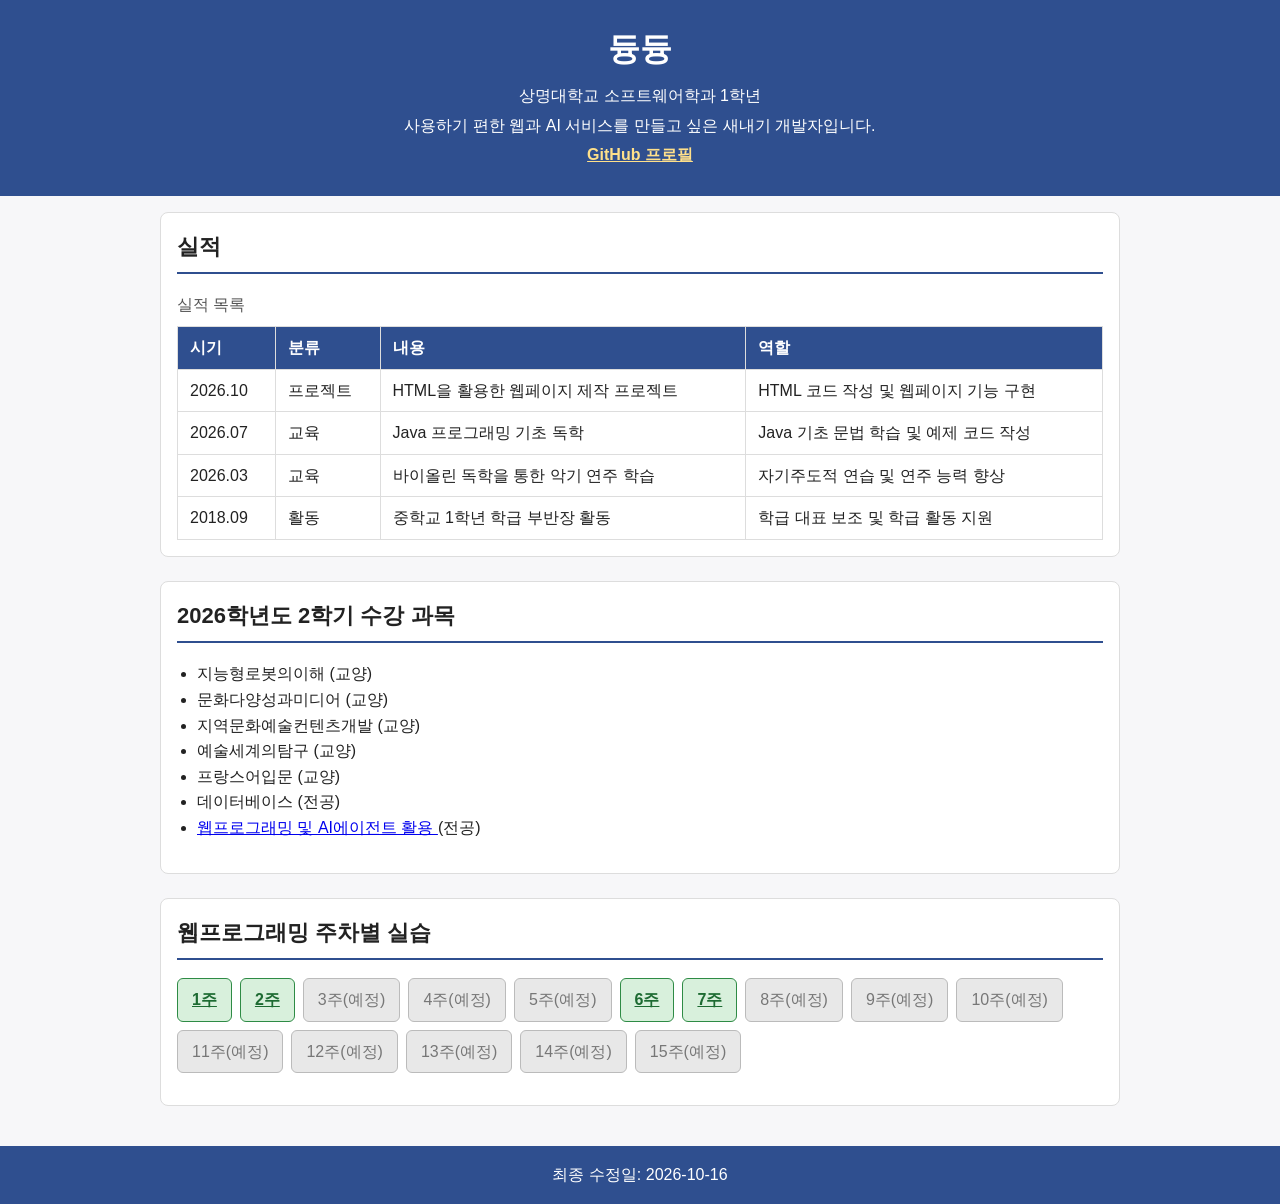
==== index.html @ 2492cf66 "중간과제 이력서 및 REPORT.md 업데이트 완료" ====
<!DOCTYPE html>
<html lang="ko">
<head>
    <meta charset="UTF-8">
    <meta name="viewport" content="width=device-width, initial-scale=1.0">
    <title>듕듕의 개인 이력서</title>
    <link rel="stylesheet" href="style.css">
</head>
<body>
   <header>
    <h1>듕듕</h1>
    <p class="affiliation">상명대학교 소프트웨어학과 1학년</p>
    <p class="intro">사용하기 편한 웹과 AI 서비스를 만들고 싶은 새내기 개발자입니다.</p>
    <p class="github"><a href="https://github.com/jo4008">GitHub 프로필</a></p>
  </header>

    <main>
        <section id="achievements">
            <h2>실적</h2>
            <table>
                <caption>실적 목록</caption>
                <thead>
                    <tr>
                        <th scope="col">시기</th>
                        <th scope="col">분류</th>
                        <th scope="col">내용</th>
                        <th scope="col">역할</th>
                    </tr>
                </thead>
                <tbody>
                    <tr>
                        <td>2026.10</td>
                        <td>프로젝트</td>
                        <td>HTML을 활용한 웹페이지 제작 프로젝트</td>
                        <td>HTML 코드 작성 및 웹페이지 기능 구현</td>
                    </tr>
                    <tr>
                        <td>2026.07</td>
                        <td>교육</td>
                        <td>Java 프로그래밍 기초 독학</td>
                        <td>Java 기초 문법 학습 및 예제 코드 작성</td>
                    </tr>
                    <tr>
                        <td>2026.03</td>
                        <td>교육</td>
                        <td>바이올린 독학을 통한 악기 연주 학습</td>
                        <td>자기주도적 연습 및 연주 능력 향상</td>
                    </tr>
                    <tr>
                        <td>2018.09</td>
                        <td>활동</td>
                        <td>중학교 1학년 학급 부반장 활동</td>
                        <td>학급 대표 보조 및 학급 활동 지원</td>
                    </tr>
                </tbody>
            </table>
        </section>

        <section id="courses">
            <h2>2026학년도 2학기 수강 과목</h2>
            <ul class="course-list">
                <li>
                    <span class="course-name">지능형로봇의이해</span>
                    <span class="course-type liberal">(교양)</span>
                </li>
                <li>
                    <span class="course-name">문화다양성과미디어</span>
                    <span class="course-type liberal">(교양)</span>
                </li>
                <li>
                    <span class="course-name">지역문화예술컨텐츠개발</span>
                    <span class="course-type liberal">(교양)</span>
                </li>
                <li>
                    <span class="course-name">예술세계의탐구</span>
                    <span class="course-type liberal">(교양)</span>
                </li>
                <li>
                    <span class="course-name">프랑스어입문</span>
                    <span class="course-type liberal">(교양)</span>
                </li>
                <li>
                    <span class="course-name">데이터베이스</span>
                    <span class="course-type major">(전공)</span>
                </li>
                <li>
                    <a class="course-name"
                       href="#weekly-practice">
                        웹프로그래밍 및 AI에이전트 활용
                    </a>
                    <span class="course-type major">(전공)</span>
                </li>
            </ul>
        </section>

        <section id="weekly-practice">
            <h2>웹프로그래밍 주차별 실습</h2>
            <ul class="weeks">
                <li class="done"><a href="doc01.html">1주</a></li>
                <li class="done"><a href="doc02.html">2주</a></li>
                <li class="planned"><span>3주(예정)</span></li>
                <li class="planned"><span>4주(예정)</span></li>
                <li class="planned"><span>5주(예정)</span></li>
                <li class="done"><a href="doc04.html">6주</a></li>
                <li class="done"><a href="doc07.html">7주</a></li>
                <li class="planned"><span>8주(예정)</span></li>
                <li class="planned"><span>9주(예정)</span></li>
                <li class="planned"><span>10주(예정)</span></li>
                <li class="planned"><span>11주(예정)</span></li>
                <li class="planned"><span>12주(예정)</span></li>
                <li class="planned"><span>13주(예정)</span></li>
                <li class="planned"><span>14주(예정)</span></li>
                <li class="planned"><span>15주(예정)</span></li>
            </ul>
        </section>
    </main>

    <footer>
        <p>최종 수정일: 2026-10-16</p>
    </footer>
</body>
</html>
---- style.css ----
body {
  margin: 0;
  font-family: "Noto Sans KR", "Malgun Gothic", sans-serif;
  color: #222222;
  background-color: #f7f7f9;
  line-height: 1.6;
}

header {
  padding: 24px 16px;
  text-align: center;
  color: #ffffff;
  background-color: #2f4f8f;
}

header h1 {
  margin: 0 0 8px;
  font-size: 32px;
}

header p {
  margin: 4px 0;
}

header a {
  color: #ffe08a;
  font-weight: bold;
}

main {
  max-width: 960px;
  margin: 0 auto;
  padding: 16px;
}

section {
  margin-bottom: 24px;
  padding: 16px;
  background-color: #ffffff;
  border: 1px solid #dddddd;
  border-radius: 8px;
}

h2 {
  margin-top: 0;
  padding-bottom: 8px;
  border-bottom: 2px solid #2f4f8f;
  font-size: 22px;
}

table {
  width: 100%;
  border-collapse: collapse;
}

caption {
  margin-bottom: 8px;
  text-align: left;
  color: #555555;
}

th,
td {
  padding: 8px 12px;
  border: 1px solid #dddddd;
  text-align: left;
}

th {
  color: #ffffff;
  background-color: #2f4f8f;
}

ul {
  padding-left: 20px;
}

.weeks {
  display: flex;
  flex-wrap: wrap;
  gap: 8px;
  padding: 0;
  list-style: none;
}

.weeks li {
  padding: 8px 14px;
  border-radius: 6px;
}

.weeks .done {
  background-color: #d8f0dc;
  border: 1px solid #2e8b45;
}

.weeks .done a {
  color: #1d6b32;
  font-weight: bold;
}

.weeks .planned {
  color: #777777;
  background-color: #e8e8e8;
  border: 1px solid #bbbbbb;
}

footer {
  padding: 16px;
  text-align: center;
  color: #ffffff;
  background-color: #2f4f8f;
}

footer p {
  margin: 0;
}

@media (max-width: 600px) {
  header h1 {
    font-size: 24px;
  }

  th,
  td {
    padding: 6px 8px;
    font-size: 14px;
  }
}
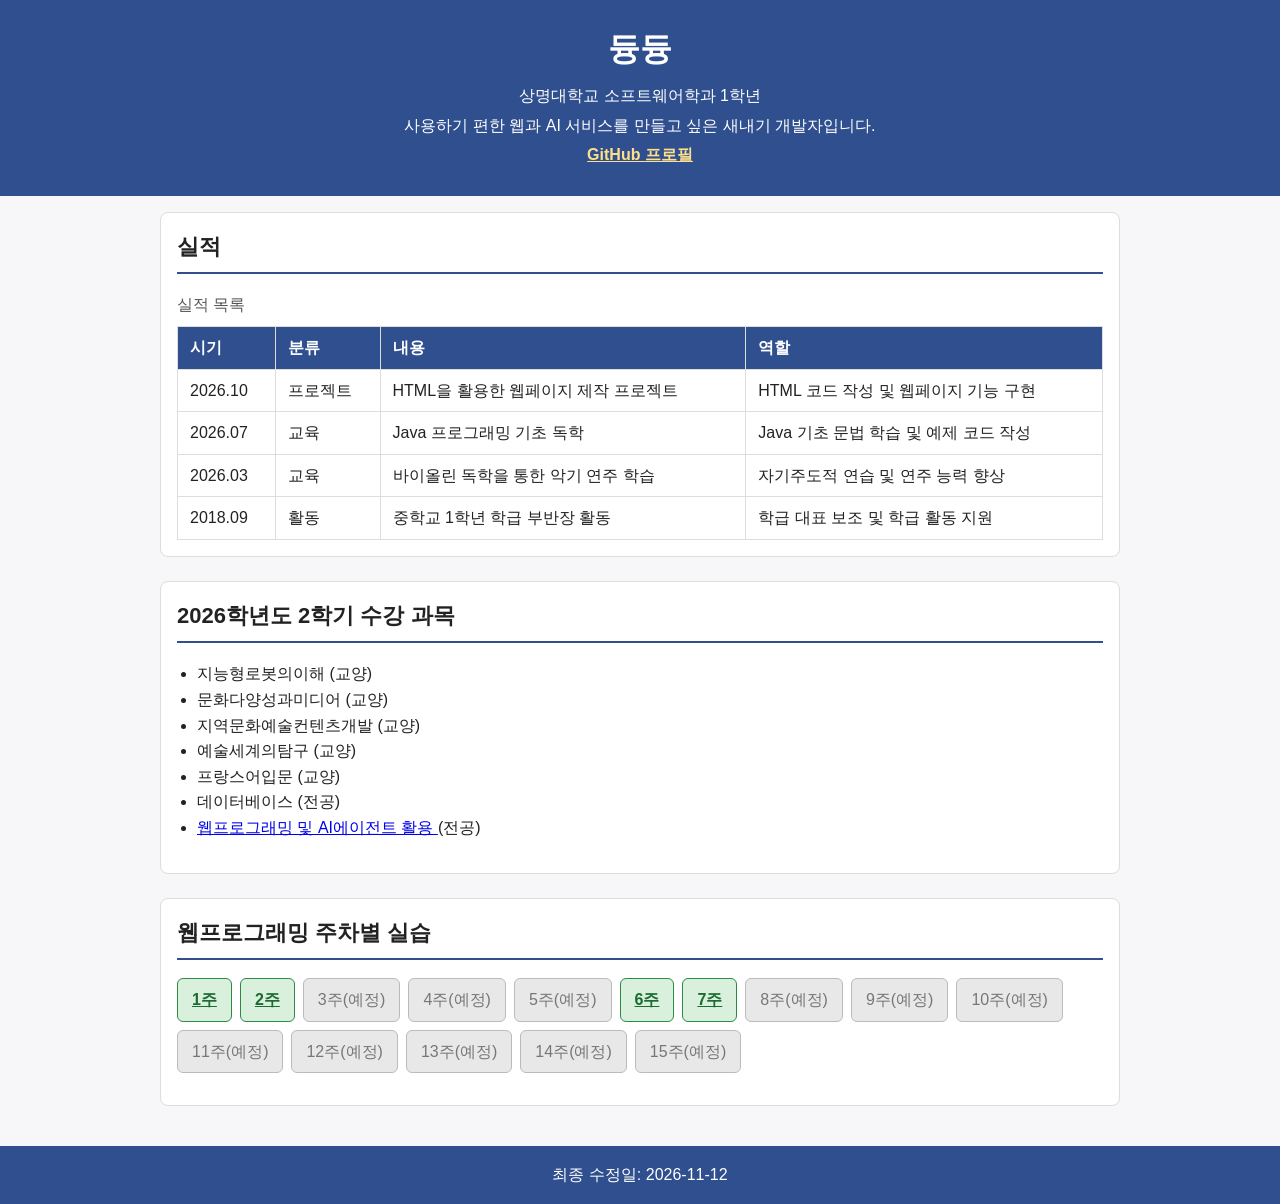
==== commit 120180dd: "index.html 푸터 최종 수정일 갱신 Co-Authored-By: Claude Sonnet 5.5 <noreply@anthropic.com>" ====
--- a/index.html
+++ b/index.html
@@ -117,7 +117,7 @@
     </main>
 
     <footer>
-        <p>최종 수정일: 2026-10-16</p>
+        <p>최종 수정일: 2026-11-12</p>
     </footer>
 </body>
 </html>
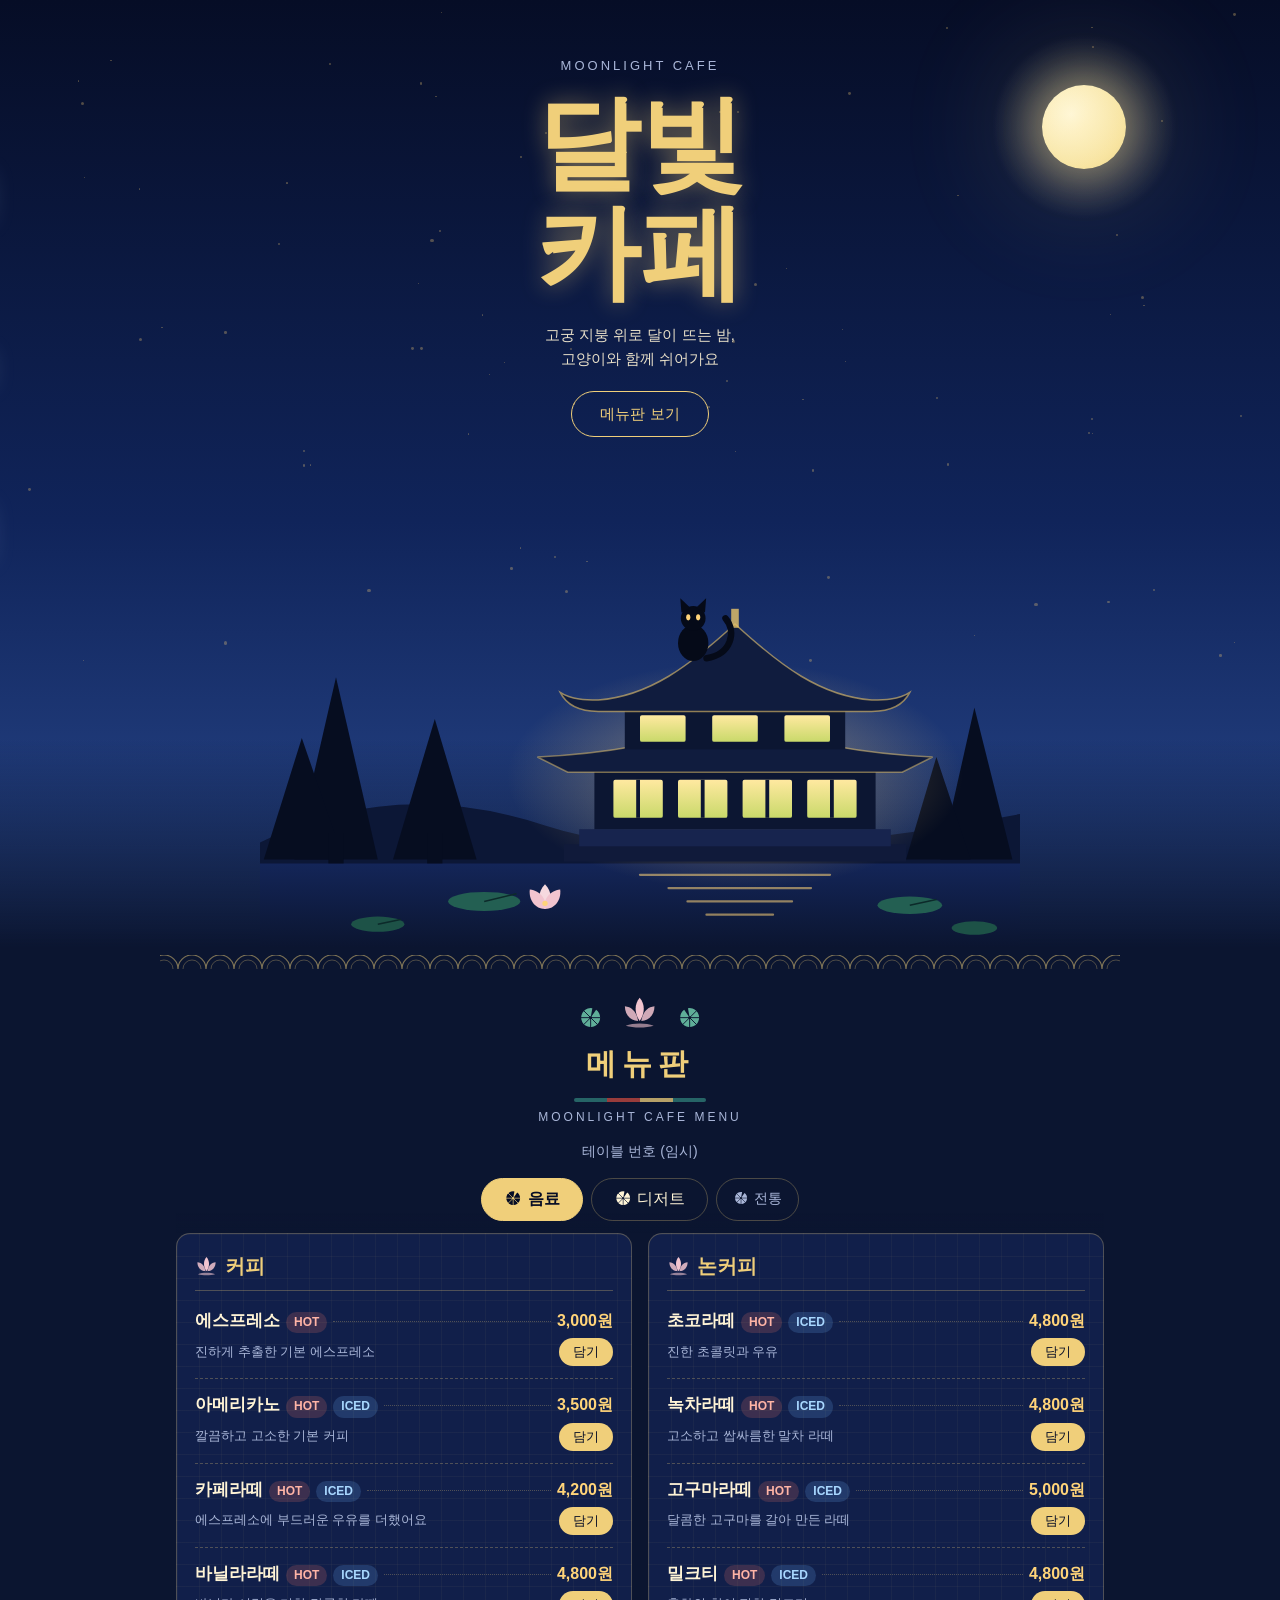
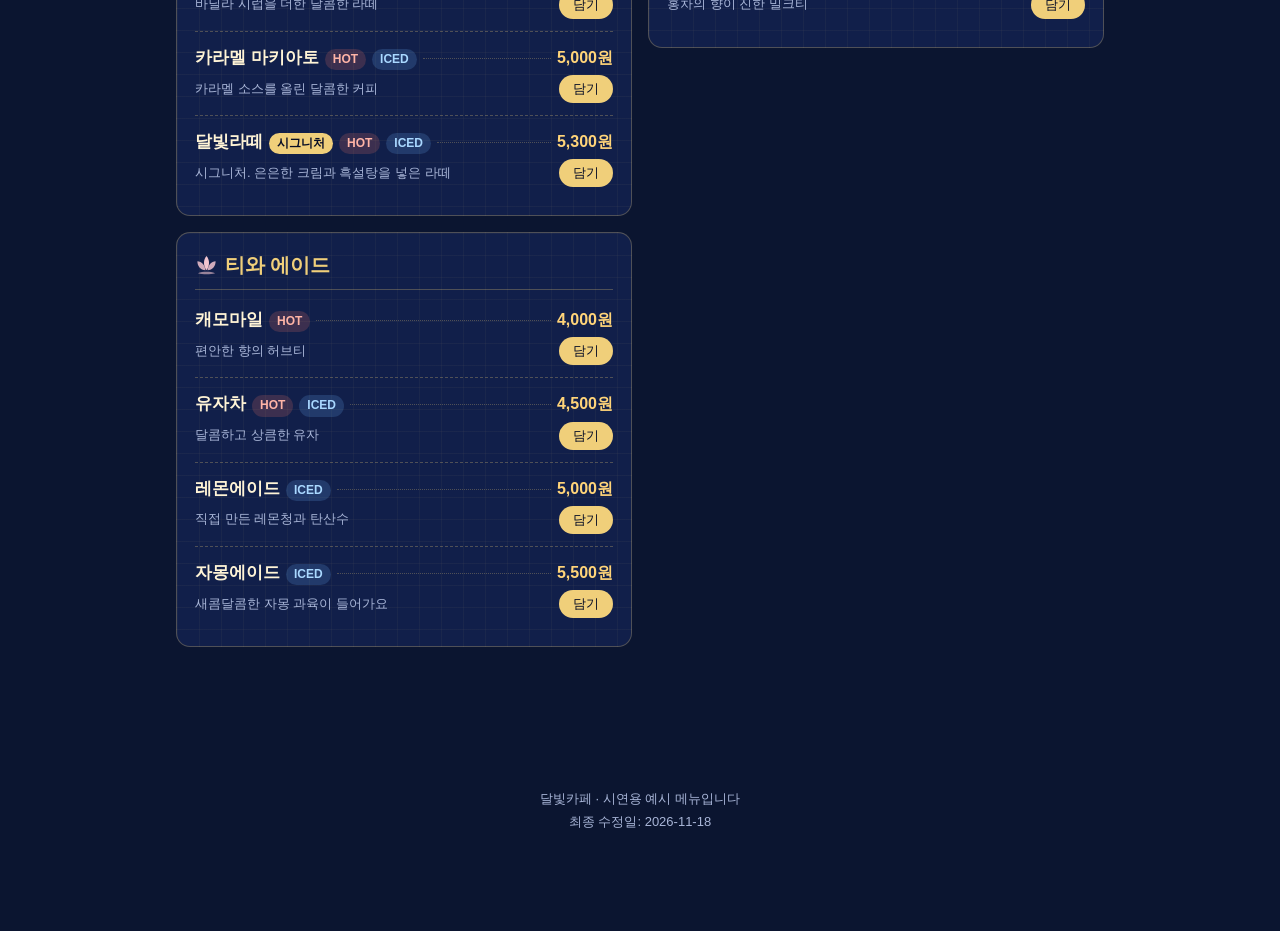
==== commit 941473f5: "이력서 페이지를 달빛카페 메뉴판 사이트로 교체 - 고궁 정자, 달, 지붕 위 고양이, 연못의 연잎·연꽃 장면과 애니메이션 추가 - 음료/디저트/전통 메뉴판과 담기·합계·주문 확인 " ====
--- a/index.html
+++ b/index.html
@@ -1,123 +1,204 @@
-
 <!DOCTYPE html>
 <html lang="ko">
 <head>
     <meta charset="UTF-8">
     <meta name="viewport" content="width=device-width, initial-scale=1.0">
-    <title>듕듕의 개인 이력서</title>
+    <title>달빛카페</title>
     <link rel="stylesheet" href="style.css">
 </head>
 <body>
-   <header>
-    <h1>듕듕</h1>
-    <p class="affiliation">상명대학교 소프트웨어학과 1학년</p>
-    <p class="intro">사용하기 편한 웹과 AI 서비스를 만들고 싶은 새내기 개발자입니다.</p>
-    <p class="github"><a href="https://github.com/jo4008">GitHub 프로필</a></p>
-  </header>
-
-    <main>
-        <section id="achievements">
-            <h2>실적</h2>
-            <table>
-                <caption>실적 목록</caption>
-                <thead>
-                    <tr>
-                        <th scope="col">시기</th>
-                        <th scope="col">분류</th>
-                        <th scope="col">내용</th>
-                        <th scope="col">역할</th>
-                    </tr>
-                </thead>
-                <tbody>
-                    <tr>
-                        <td>2026.10</td>
-                        <td>프로젝트</td>
-                        <td>HTML을 활용한 웹페이지 제작 프로젝트</td>
-                        <td>HTML 코드 작성 및 웹페이지 기능 구현</td>
-                    </tr>
-                    <tr>
-                        <td>2026.07</td>
-                        <td>교육</td>
-                        <td>Java 프로그래밍 기초 독학</td>
-                        <td>Java 기초 문법 학습 및 예제 코드 작성</td>
-                    </tr>
-                    <tr>
-                        <td>2026.03</td>
-                        <td>교육</td>
-                        <td>바이올린 독학을 통한 악기 연주 학습</td>
-                        <td>자기주도적 연습 및 연주 능력 향상</td>
-                    </tr>
-                    <tr>
-                        <td>2018.09</td>
-                        <td>활동</td>
-                        <td>중학교 1학년 학급 부반장 활동</td>
-                        <td>학급 대표 보조 및 학급 활동 지원</td>
-                    </tr>
-                </tbody>
-            </table>
-        </section>
-
-        <section id="courses">
-            <h2>2026학년도 2학기 수강 과목</h2>
-            <ul class="course-list">
-                <li>
-                    <span class="course-name">지능형로봇의이해</span>
-                    <span class="course-type liberal">(교양)</span>
-                </li>
-                <li>
-                    <span class="course-name">문화다양성과미디어</span>
-                    <span class="course-type liberal">(교양)</span>
-                </li>
-                <li>
-                    <span class="course-name">지역문화예술컨텐츠개발</span>
-                    <span class="course-type liberal">(교양)</span>
-                </li>
-                <li>
-                    <span class="course-name">예술세계의탐구</span>
-                    <span class="course-type liberal">(교양)</span>
-                </li>
-                <li>
-                    <span class="course-name">프랑스어입문</span>
-                    <span class="course-type liberal">(교양)</span>
-                </li>
-                <li>
-                    <span class="course-name">데이터베이스</span>
-                    <span class="course-type major">(전공)</span>
-                </li>
-                <li>
-                    <a class="course-name"
-                       href="#weekly-practice">
-                        웹프로그래밍 및 AI에이전트 활용
-                    </a>
-                    <span class="course-type major">(전공)</span>
-                </li>
-            </ul>
-        </section>
-
-        <section id="weekly-practice">
-            <h2>웹프로그래밍 주차별 실습</h2>
-            <ul class="weeks">
-                <li class="done"><a href="doc01.html">1주</a></li>
-                <li class="done"><a href="doc02.html">2주</a></li>
-                <li class="planned"><span>3주(예정)</span></li>
-                <li class="planned"><span>4주(예정)</span></li>
-                <li class="planned"><span>5주(예정)</span></li>
-                <li class="done"><a href="doc04.html">6주</a></li>
-                <li class="done"><a href="doc07.html">7주</a></li>
-                <li class="planned"><span>8주(예정)</span></li>
-                <li class="planned"><span>9주(예정)</span></li>
-                <li class="planned"><span>10주(예정)</span></li>
-                <li class="planned"><span>11주(예정)</span></li>
-                <li class="planned"><span>12주(예정)</span></li>
-                <li class="planned"><span>13주(예정)</span></li>
-                <li class="planned"><span>14주(예정)</span></li>
-                <li class="planned"><span>15주(예정)</span></li>
-            </ul>
-        </section>
-    </main>
-
-    <footer>
-        <p>최종 수정일: 2026-11-12</p>
+    <!-- 아이콘 모음: 연잎, 연꽃 (색은 글자색을 따라가요) -->
+    <svg width="0" height="0" style="position:absolute" aria-hidden="true">
+        <symbol id="icon-leaf" viewBox="0 0 24 24">
+            <path d="M12 12 L17.2 4.6 A9 9 0 1 1 13.6 3.1 Z" fill="currentColor"/>
+            <g stroke="var(--vein, #0b1530)" stroke-width="0.9" stroke-linecap="round" fill="none">
+                <line x1="12" y1="12" x2="21" y2="12"/>
+                <line x1="12" y1="12" x2="18.4" y2="18.4"/>
+                <line x1="12" y1="12" x2="12" y2="21"/>
+                <line x1="12" y1="12" x2="5.6" y2="18.4"/>
+                <line x1="12" y1="12" x2="3" y2="12"/>
+                <line x1="12" y1="12" x2="5.6" y2="5.6"/>
+            </g>
+            <circle cx="12" cy="12" r="1.3" fill="var(--vein, #0b1530)"/>
+        </symbol>
+        <symbol id="icon-lotus" viewBox="0 0 24 24">
+            <g fill="currentColor">
+                <path d="M12 3 C15.5 7 15.5 13 12 18 C8.5 13 8.5 7 12 3Z"/>
+                <path d="M11 18 C5.5 17.5 2.5 13.5 2.5 8.5 C7 9 10 12 11 18Z" opacity="0.85"/>
+                <path d="M13 18 C18.5 17.5 21.5 13.5 21.5 8.5 C17 9 14 12 13 18Z" opacity="0.85"/>
+                <path d="M3 21 C8 19 16 19 21 21 C16 22.5 8 22.5 3 21Z" opacity="0.6"/>
+            </g>
+        </symbol>
+    </svg>
+
+    <header class="hero">
+        <div class="stars" id="stars" aria-hidden="true"></div>
+        <div class="clouds" aria-hidden="true"><i></i><i></i><i></i></div>
+        <div class="shooting" aria-hidden="true"><i></i><i></i><i></i></div>
+        <div class="moon" aria-hidden="true"></div>
+
+        <div class="hero-text">
+            <p class="eyebrow">Moonlight Cafe</p>
+            <h1><span>달빛</span><span>카페</span></h1>
+            <p class="hero-sub">고궁 지붕 위로 달이 뜨는 밤,<br>고양이와 함께 쉬어가요</p>
+            <a class="hero-btn" href="#menu-section">메뉴판 보기</a>
+        </div>
+
+        <svg class="scene" viewBox="0 0 400 260" preserveAspectRatio="xMidYMax meet" aria-hidden="true">
+            <defs>
+                <linearGradient id="lamp" x1="0" y1="0" x2="0" y2="1">
+                    <stop offset="0" stop-color="#ffe9a0"/>
+                    <stop offset="1" stop-color="#c9d96a"/>
+                </linearGradient>
+                <linearGradient id="lake" x1="0" y1="0" x2="0" y2="1">
+                    <stop offset="0" stop-color="#14265a"/>
+                    <stop offset="1" stop-color="#0b1530"/>
+                </linearGradient>
+                <radialGradient id="halo" cx="0.5" cy="0.5" r="0.5">
+                    <stop offset="0" stop-color="#ffd479" stop-opacity="0.45"/>
+                    <stop offset="1" stop-color="#ffd479" stop-opacity="0"/>
+                </radialGradient>
+            </defs>
+
+            <!-- 연못 -->
+            <rect x="0" y="214" width="400" height="46" fill="url(#lake)"/>
+            <g class="shimmer" stroke="#ffd479" stroke-width="1.2" stroke-linecap="round" opacity="0.55">
+                <line x1="200" y1="222" x2="300" y2="222"/>
+                <line x1="215" y1="229" x2="290" y2="229"/>
+                <line x1="225" y1="236" x2="280" y2="236"/>
+                <line x1="235" y1="243" x2="270" y2="243"/>
+            </g>
+
+            <!-- 연못 위 연잎과 연꽃 -->
+            <g class="pond">
+                <g class="pad" style="animation-delay: 0s">
+                    <ellipse cx="118" cy="236" rx="19" ry="5" fill="#235f52"/>
+                    <path d="M118 236 L135 232" stroke="#0c2a2a" stroke-width="0.8"/>
+                </g>
+                <g class="pad" style="animation-delay: 1.4s">
+                    <ellipse cx="62" cy="248" rx="14" ry="4" fill="#1d5247"/>
+                    <path d="M62 248 L74 245.5" stroke="#0c2a2a" stroke-width="0.8"/>
+                </g>
+                <g class="pad" style="animation-delay: 0.7s">
+                    <ellipse cx="342" cy="238" rx="17" ry="4.6" fill="#235f52"/>
+                    <path d="M342 238 L356 235" stroke="#0c2a2a" stroke-width="0.8"/>
+                </g>
+                <g class="pad" style="animation-delay: 2.1s">
+                    <ellipse cx="376" cy="250" rx="12" ry="3.6" fill="#1d5247"/>
+                </g>
+                <g transform="translate(150 240)">
+                    <g class="pad" style="animation-delay: 0.3s">
+                        <path d="M0 0 C-4 -3 -4 -9 0 -13 C4 -9 4 -3 0 0Z" fill="#f6d9df"/>
+                        <path d="M0 0 C-4 -3 -4 -9 0 -13 C4 -9 4 -3 0 0Z" fill="#f2c4cf" transform="rotate(-38)"/>
+                        <path d="M0 0 C-4 -3 -4 -9 0 -13 C4 -9 4 -3 0 0Z" fill="#f2c4cf" transform="rotate(38)"/>
+                        <circle cx="0" cy="-3" r="1.4" fill="#ffd479"/>
+                    </g>
+                </g>
+            </g>
+
+            <!-- 멀리 있는 산 -->
+            <path d="M0 205 Q70 170 150 196 T400 190 V216 H0Z" fill="#0c1736"/>
+
+            <!-- 왼쪽 소나무 -->
+            <g fill="#060d20">
+                <path d="M18 214 L40 118 L62 214Z"/>
+                <path d="M2 214 L22 150 L44 214Z"/>
+                <path d="M70 214 L92 140 L114 214Z"/>
+                <rect x="36" y="200" width="8" height="16"/>
+                <rect x="88" y="200" width="8" height="16"/>
+            </g>
+            <!-- 오른쪽 나무 -->
+            <g fill="#060d20">
+                <path d="M358 214 L376 134 L396 214Z"/>
+                <path d="M340 214 L356 160 L374 214Z"/>
+            </g>
+
+            <!-- 정자 불빛 번짐 -->
+            <ellipse cx="250" cy="170" rx="120" ry="60" fill="url(#halo)" class="halo"/>
+
+            <!-- 기단 -->
+            <rect x="160" y="206" width="180" height="9" fill="#101a3a"/>
+            <rect x="168" y="198" width="164" height="9" fill="#17244e"/>
+
+            <!-- 아래층 -->
+            <rect x="176" y="166" width="148" height="32" fill="#0c1632"/>
+            <g class="lit" fill="url(#lamp)">
+                <rect x="186" y="172" width="26" height="20" rx="1"/>
+                <rect x="220" y="172" width="26" height="20" rx="1"/>
+                <rect x="254" y="172" width="26" height="20" rx="1"/>
+                <rect x="288" y="172" width="26" height="20" rx="1"/>
+            </g>
+            <g fill="#0c1632">
+                <rect x="198" y="172" width="2" height="20"/>
+                <rect x="232" y="172" width="2" height="20"/>
+                <rect x="266" y="172" width="2" height="20"/>
+                <rect x="300" y="172" width="2" height="20"/>
+            </g>
+
+            <!-- 아래 지붕 -->
+            <path d="M146 160 C195 158 225 148 250 142 C275 148 305 158 354 160 L338 168 L162 168Z" fill="#101c3e" stroke="#e8c36a" stroke-opacity="0.5" stroke-width="0.8"/>
+
+            <!-- 위층 -->
+            <rect x="192" y="134" width="116" height="22" fill="#0c1632"/>
+            <g class="lit" fill="url(#lamp)">
+                <rect x="200" y="138" width="24" height="14" rx="1"/>
+                <rect x="238" y="138" width="24" height="14" rx="1"/>
+                <rect x="276" y="138" width="24" height="14" rx="1"/>
+            </g>
+
+            <!-- 위 지붕 -->
+            <path d="M158 126 C164 130 172 130 178 130 C205 128 226 112 250 90 C274 112 295 128 322 130 C328 130 336 130 342 126 C338 134 330 136 322 136 L178 136 C170 136 162 134 158 126Z" fill="#101c3e" stroke="#e8c36a" stroke-opacity="0.6" stroke-width="0.8"/>
+            <rect x="248" y="82" width="4" height="10" fill="#e8c36a" opacity="0.8"/>
+
+            <!-- 지붕 위 고양이 -->
+            <g class="cat" transform="translate(228 108)">
+                <path class="cat-tail" d="M7 0 C20 -2 23 -14 17 -21" stroke="#050a18" stroke-width="3.4" fill="none" stroke-linecap="round"/>
+                <ellipse cx="0" cy="-8" rx="8" ry="9.5" fill="#050a18"/>
+                <circle cx="0" cy="-21" r="6.5" fill="#050a18"/>
+                <path d="M-6.2 -24 L-6.8 -31.5 L-1.4 -26.4Z" fill="#050a18"/>
+                <path d="M6.2 -24 L6.8 -31.5 L1.4 -26.4Z" fill="#050a18"/>
+                <ellipse class="eye" cx="-2.6" cy="-21.5" rx="1.1" ry="1.6" fill="#ffd479"/>
+                <ellipse class="eye" cx="2.6" cy="-21.5" rx="1.1" ry="1.6" fill="#ffd479"/>
+            </g>
+        </svg>
+    </header>
+
+    <section class="menu-section" id="menu-section">
+        <div class="board-head">
+            <p class="ornament" aria-hidden="true">
+                <svg class="icon"><use href="#icon-leaf"/></svg>
+                <svg class="icon big"><use href="#icon-lotus"/></svg>
+                <svg class="icon flip"><use href="#icon-leaf"/></svg>
+            </p>
+            <h2 class="board-title">메뉴판</h2>
+            <p class="board-sub">Moonlight Cafe Menu</p>
+            <p class="table-info" id="table-info"></p>
+        </div>
+
+        <nav class="tabs" role="tablist" aria-label="메뉴 종류">
+            <button class="tab active" role="tab" aria-selected="true" data-type="drinks"><svg class="icon" aria-hidden="true"><use href="#icon-leaf"/></svg>음료</button>
+            <button class="tab" role="tab" aria-selected="false" data-type="desserts"><svg class="icon" aria-hidden="true"><use href="#icon-leaf"/></svg>디저트</button>
+            <button class="tab minor" role="tab" aria-selected="false" data-type="traditional"><svg class="icon" aria-hidden="true"><use href="#icon-leaf"/></svg>전통</button>
+        </nav>
+
+        <main id="menu" aria-live="polite"></main>
+    </section>
+
+    <footer class="site-footer">
+        <p>달빛카페 · 시연용 예시 메뉴입니다</p>
+        <p>최종 수정일: 2026-11-18</p>
     </footer>
+
+    <div class="cart-bar" id="cart-bar" hidden>
+        <p class="cart-summary"><span id="cart-count">0</span>개 담음 · 합계 <strong id="cart-total">0원</strong></p>
+        <button type="button" class="cart-open" id="cart-open">주문 확인</button>
+    </div>
+
+    <dialog id="order-dialog" aria-labelledby="order-title">
+        <div id="order-body"></div>
+    </dialog>
+
+    <script src="menu.js"></script>
+    <script src="script.js"></script>
 </body>
-</html>+</html>
--- a/style.css
+++ b/style.css
@@ -1,128 +1,714 @@
+:root {
+  --sky-top: #060d26;
+  --sky-mid: #10245a;
+  --sky-low: #2a4a8f;
+  --ground: #0b1530;
+  --panel: #111f4a;
+  --panel-line: rgba(240, 207, 122, 0.28);
+  --gold: #f0cf7a;
+  --cream: #fff4d6;
+  --muted: #a9b6d8;
+  --lamp: #ffd479;
+}
+
+* {
+  box-sizing: border-box;
+}
+
+html {
+  scroll-behavior: smooth;
+}
+
 body {
   margin: 0;
-  font-family: "Noto Sans KR", "Malgun Gothic", sans-serif;
-  color: #222222;
-  background-color: #f7f7f9;
+  font-family: "Noto Sans KR", "Apple SD Gothic Neo", "Malgun Gothic", sans-serif;
+  color: var(--cream);
+  background-color: var(--ground);
   line-height: 1.6;
 }
 
-header {
-  padding: 24px 16px;
+/* ───────── 히어로 ───────── */
+.hero {
+  position: relative;
+  display: flex;
+  flex-direction: column;
+  justify-content: space-between;
+  align-items: center;
+  min-height: 100vh;
+  min-height: 100svh;
+  overflow: hidden;
+  background:
+    linear-gradient(180deg, transparent 78%, var(--ground) 100%),
+    linear-gradient(180deg, var(--sky-top) 0%, var(--sky-mid) 55%, var(--sky-low) 100%);
+}
+
+.hero-text {
+  position: relative;
+  z-index: 2;
+  padding: 56px 20px 0;
   text-align: center;
-  color: #ffffff;
-  background-color: #2f4f8f;
-}
-
-header h1 {
-  margin: 0 0 8px;
-  font-size: 32px;
-}
-
-header p {
-  margin: 4px 0;
-}
-
-header a {
-  color: #ffe08a;
-  font-weight: bold;
-}
-
-main {
+}
+
+.eyebrow {
+  margin: 0 0 12px;
+  font-size: 13px;
+  letter-spacing: 3px;
+  text-transform: uppercase;
+  color: var(--muted);
+}
+
+.hero h1 {
+  display: flex;
+  flex-direction: column;
+  margin: 0;
+  font-family: "Noto Serif KR", "AppleMyungjo", "Batang", serif;
+  font-size: clamp(56px, 16vw, 104px);
+  font-weight: 900;
+  line-height: 1.05;
+  color: var(--gold);
+  text-shadow: 0 0 24px rgba(240, 207, 122, 0.45);
+}
+
+.hero-sub {
+  margin: 16px 0 20px;
+  font-size: 15px;
+  color: var(--cream);
+  opacity: 0.9;
+}
+
+.hero-btn {
+  display: inline-block;
+  padding: 10px 28px;
+  font-size: 15px;
+  color: var(--gold);
+  text-decoration: none;
+  border: 1px solid var(--gold);
+  border-radius: 999px;
+  transition: background-color 0.3s, color 0.3s;
+}
+
+.hero-btn:hover,
+.hero-btn:focus-visible {
+  color: var(--sky-top);
+  background-color: var(--gold);
+}
+
+.scene {
+  position: relative;
+  z-index: 1;
+  width: min(100%, 760px);
+  height: auto;
+  margin-top: 16px;
+}
+
+/* 달 */
+.moon {
+  position: absolute;
+  top: 9%;
+  right: 12%;
+  z-index: 1;
+  width: clamp(52px, 11vw, 84px);
+  aspect-ratio: 1;
+  border-radius: 50%;
+  background: radial-gradient(circle at 35% 35%, #fffbe8, #f6e3a1 70%, #e8cf83);
+  box-shadow: 0 0 40px 12px rgba(255, 233, 160, 0.3), 0 0 120px 40px rgba(255, 233, 160, 0.12);
+}
+
+/* 달빛 번짐: 그림자를 바꾸지 않고 투명도·크기만 바꿔서 폰에서도 가볍게 */
+.moon::before {
+  content: "";
+  position: absolute;
+  inset: -70%;
+  border-radius: 50%;
+  background: radial-gradient(circle, rgba(255, 233, 160, 0.32), rgba(255, 233, 160, 0) 65%);
+  animation: halo 6s ease-in-out infinite;
+}
+
+@keyframes halo {
+  0%, 100% { opacity: 0.5; transform: scale(0.92); }
+  50% { opacity: 1; transform: scale(1.1); }
+}
+
+/* 구름: 아주 천천히 흘러가는 옅은 구름 */
+.clouds i {
+  position: absolute;
+  z-index: 0;
+  left: -70%;
+  width: 70%;
+  height: 90px;
+  background:
+    radial-gradient(ellipse at 28% 55%, rgba(190, 210, 255, 0.2), transparent 62%),
+    radial-gradient(ellipse at 68% 40%, rgba(190, 210, 255, 0.16), transparent 58%);
+  filter: blur(8px);
+  animation: drift 90s linear infinite;
+}
+
+.clouds i:nth-child(1) { top: 17%; animation-duration: 95s; animation-delay: -30s; }
+.clouds i:nth-child(2) { top: 36%; height: 70px; animation-duration: 130s; animation-delay: -80s; }
+.clouds i:nth-child(3) { top: 52%; height: 100px; animation-duration: 75s; animation-delay: -10s; }
+
+@keyframes drift {
+  from { transform: translateX(0); }
+  to { transform: translateX(260vw); }
+}
+
+/* 별 */
+.stars {
+  position: absolute;
+  inset: 0 0 30% 0;
+  z-index: 0;
+}
+
+.star {
+  position: absolute;
+  border-radius: 50%;
+  background-color: var(--lamp);
+  opacity: 0.3;
+  animation: twinkle 3s ease-in-out infinite;
+}
+
+@keyframes twinkle {
+  0%, 100% { opacity: 0.2; transform: scale(0.8); }
+  50% { opacity: 1; transform: scale(1.3); }
+}
+
+/* 별똥별 */
+.shooting i {
+  position: absolute;
+  z-index: 0;
+  width: 120px;
+  height: 1.5px;
+  background: linear-gradient(90deg, rgba(220, 235, 255, 0), rgba(220, 235, 255, 0.9));
+  opacity: 0;
+  transform: rotate(32deg);
+  animation: shoot 9s linear infinite;
+}
+
+.shooting i:nth-child(1) { top: 8%;  left: 8%;  animation-delay: 1s; }
+.shooting i:nth-child(2) { top: 22%; left: 40%; animation-delay: 4.5s; }
+.shooting i:nth-child(3) { top: 14%; left: 62%; animation-delay: 7s; }
+
+@keyframes shoot {
+  0% { opacity: 0; transform: translate(0, 0) rotate(32deg); }
+  3% { opacity: 1; }
+  12% { opacity: 0; transform: translate(150px, 94px) rotate(32deg); }
+  100% { opacity: 0; transform: translate(150px, 94px) rotate(32deg); }
+}
+
+/* 정자·고양이 */
+.lit {
+  animation: lantern 4s ease-in-out infinite;
+}
+
+.halo {
+  animation: lantern 4s ease-in-out infinite;
+}
+
+@keyframes lantern {
+  0%, 100% { opacity: 0.85; }
+  45% { opacity: 1; }
+  60% { opacity: 0.78; }
+}
+
+.shimmer {
+  animation: shimmer 5s ease-in-out infinite;
+}
+
+@keyframes shimmer {
+  0%, 100% { opacity: 0.35; transform: translateX(-3px); }
+  50% { opacity: 0.7; transform: translateX(3px); }
+}
+
+.cat-tail {
+  transform-box: fill-box;
+  transform-origin: 0% 100%;
+  animation: tail 3.2s ease-in-out infinite;
+}
+
+@keyframes tail {
+  0%, 100% { transform: rotate(-8deg); }
+  50% { transform: rotate(12deg); }
+}
+
+.eye {
+  transform-box: fill-box;
+  transform-origin: center;
+  animation: blink 4.5s infinite;
+}
+
+@keyframes blink {
+  0%, 88%, 100% { transform: scaleY(1); }
+  92%, 95% { transform: scaleY(0.08); }
+}
+
+/* ───────── 아이콘 ───────── */
+.icon {
+  width: 1.15em;
+  height: 1.15em;
+  margin-right: 0.35em;
+  vertical-align: -0.2em;
+  fill: currentColor;
+}
+
+/* 연못 위 연잎이 살짝 떠다니는 움직임 */
+.pad {
+  transform-box: fill-box;
+  transform-origin: center;
+  animation: bob 7s ease-in-out infinite;
+}
+
+@keyframes bob {
+  0%, 100% { transform: translate(0, 0) rotate(-2deg); }
+  50% { transform: translate(7px, 2.5px) rotate(2deg); }
+}
+
+/* ───────── 메뉴판 ───────── */
+.menu-section {
   max-width: 960px;
   margin: 0 auto;
-  padding: 16px;
-}
-
-section {
-  margin-bottom: 24px;
-  padding: 16px;
-  background-color: #ffffff;
-  border: 1px solid #dddddd;
-  border-radius: 8px;
-}
-
-h2 {
+  padding: 8px 16px 120px;
+}
+
+/* 기와 구분선: 첫 화면과 메뉴판 사이 */
+.menu-section::before {
+  content: "";
+  display: block;
+  height: 14px;
+  margin: 0 -16px;
+  background: url("data:image/svg+xml,%3Csvg xmlns='http://www.w3.org/2000/svg' width='28' height='14' viewBox='0 0 28 14'%3E%3Cpath d='M0 14 A14 14 0 0 1 28 14' fill='none' stroke='%23f0cf7a' stroke-opacity='.5' stroke-width='1.2'/%3E%3Cpath d='M5 14 A9 9 0 0 1 23 14' fill='none' stroke='%23f0cf7a' stroke-opacity='.28' stroke-width='1'/%3E%3C/svg%3E") repeat-x center bottom;
+}
+
+.board-head {
+  padding: 24px 0 4px;
+  text-align: center;
+}
+
+/* 단청 색(청·적·황)을 옅게 쓴 띠 */
+.board-title::after {
+  content: "";
+  display: block;
+  width: 132px;
+  height: 4px;
+  margin: 10px auto 6px;
+  border-radius: 2px;
+  background: linear-gradient(90deg, #2f7f78 0 25%, #c8493f 25% 50%, #f0cf7a 50% 75%, #2f7f78 75% 100%);
+  opacity: 0.75;
+}
+
+.ornament {
+  margin: 0;
+  color: var(--gold);
+  font-size: 22px;
+}
+
+.ornament .icon {
+  margin: 0 6px;
+  color: #5fae98;
+}
+
+.ornament .icon.big {
+  width: 1.7em;
+  height: 1.7em;
+  color: #f2c4cf;
+}
+
+.ornament .icon.flip {
+  transform: scaleX(-1);
+}
+
+.board-title {
+  margin: 4px 0 0;
+  font-family: "Noto Serif KR", "AppleMyungjo", "Batang", serif;
+  font-size: 30px;
+  letter-spacing: 6px;
+  color: var(--gold);
+}
+
+.board-sub {
+  margin: 0;
+  font-size: 12px;
+  letter-spacing: 3px;
+  text-transform: uppercase;
+  color: var(--muted);
+}
+
+.table-info {
+  margin: 12px 0 0;
+  font-size: 14px;
+  color: var(--muted);
+}
+
+#menu {
+  display: grid;
+  grid-template-columns: repeat(auto-fit, minmax(300px, 1fr));
+  gap: 16px;
+  align-items: start;
+}
+
+.tabs {
+  position: sticky;
+  top: 0;
+  z-index: 5;
+  display: flex;
+  justify-content: center;
+  gap: 8px;
+  padding: 12px 0;
+  background: linear-gradient(180deg, var(--ground) 70%, rgba(11, 21, 48, 0));
+}
+
+.tab {
+  min-width: 96px;
+  padding: 10px 22px;
+  font-size: 16px;
+  font-family: inherit;
+  color: var(--cream);
+  background-color: transparent;
+  border: 1px solid var(--panel-line);
+  border-radius: 999px;
+  cursor: pointer;
+  transition: background-color 0.3s, color 0.3s;
+}
+
+.tab.minor {
+  min-width: 64px;
+  padding: 10px 16px;
+  font-size: 14px;
+  color: var(--muted);
+}
+
+.tab:hover {
+  border-color: var(--gold);
+}
+
+.tab.active {
+  --vein: var(--gold);
+  color: var(--sky-top);
+  background-color: var(--gold);
+  border-color: var(--gold);
+  font-weight: 700;
+}
+
+.tab:focus-visible,
+button:focus-visible {
+  outline: 3px solid var(--lamp);
+  outline-offset: 2px;
+}
+
+.category {
   margin-top: 0;
+  padding: 16px 18px;
+  background-color: var(--panel);
+  /* 창살 무늬: 아주 옅은 격자 */
+  background-image:
+    linear-gradient(rgba(240, 207, 122, 0.045) 1px, transparent 1px),
+    linear-gradient(90deg, rgba(240, 207, 122, 0.045) 1px, transparent 1px);
+  background-size: 22px 22px;
+  border: 1px solid var(--panel-line);
+  border-radius: 14px;
+  animation: fade-up 0.5s ease both;
+}
+
+.category.minor-note {
+  background-color: rgba(17, 31, 74, 0.6);
+}
+
+@keyframes fade-up {
+  from { opacity: 0; transform: translateY(10px); }
+  to { opacity: 1; transform: translateY(0); }
+}
+
+.category h2 {
+  margin: 0 0 4px;
   padding-bottom: 8px;
-  border-bottom: 2px solid #2f4f8f;
-  font-size: 22px;
-}
-
-table {
-  width: 100%;
-  border-collapse: collapse;
-}
-
-caption {
-  margin-bottom: 8px;
-  text-align: left;
-  color: #555555;
-}
-
-th,
-td {
-  padding: 8px 12px;
-  border: 1px solid #dddddd;
-  text-align: left;
-}
-
-th {
-  color: #ffffff;
-  background-color: #2f4f8f;
-}
-
-ul {
-  padding-left: 20px;
-}
-
-.weeks {
-  display: flex;
-  flex-wrap: wrap;
-  gap: 8px;
+  font-family: "Noto Serif KR", "AppleMyungjo", "Batang", serif;
+  font-size: 20px;
+  color: var(--gold);
+  border-bottom: 1px solid var(--panel-line);
+}
+
+.category h2 .icon {
+  color: #f2c4cf;
+}
+
+.minor-label {
+  margin: 8px 0 0;
+  font-size: 13px;
+  color: var(--muted);
+}
+
+.items {
+  margin: 0;
   padding: 0;
   list-style: none;
 }
 
-.weeks li {
-  padding: 8px 14px;
-  border-radius: 6px;
-}
-
-.weeks .done {
-  background-color: #d8f0dc;
-  border: 1px solid #2e8b45;
-}
-
-.weeks .done a {
-  color: #1d6b32;
-  font-weight: bold;
-}
-
-.weeks .planned {
-  color: #777777;
-  background-color: #e8e8e8;
-  border: 1px solid #bbbbbb;
-}
-
-footer {
-  padding: 16px;
+.item {
+  display: grid;
+  grid-template-columns: 1fr auto;
+  gap: 4px 12px;
+  align-items: center;
+  padding: 12px 0;
+  border-bottom: 1px dashed var(--panel-line);
+}
+
+.item:last-child {
+  border-bottom: none;
+}
+
+.item-top {
+  grid-column: 1 / -1;
+  display: flex;
+  flex-wrap: wrap;
+  align-items: baseline;
+  gap: 6px;
+}
+
+/* 이름과 가격 사이 점선 (메뉴판 느낌) */
+.leader {
+  flex: 1 1 12px;
+  min-width: 12px;
+  border-bottom: 1px dotted var(--panel-line);
+  transform: translateY(-4px);
+}
+
+.item-name {
+  font-size: 17px;
+  font-weight: 700;
+}
+
+.item-desc {
+  grid-column: 1;
+  margin: 0;
+  font-size: 13px;
+  color: var(--muted);
+}
+
+.item-buy {
+  grid-column: 2;
+  grid-row: 2;
+}
+
+.item-price {
+  font-weight: 700;
+  color: var(--lamp);
+}
+
+.add-btn {
+  padding: 5px 14px;
+  font-size: 13px;
+  font-family: inherit;
+  color: var(--sky-top);
+  background-color: var(--gold);
+  border: none;
+  border-radius: 999px;
+  cursor: pointer;
+}
+
+.add-btn.added {
+  background-color: #c9d96a;
+}
+
+.badge {
+  padding: 1px 8px;
+  font-size: 12px;
+  font-weight: 700;
+  border-radius: 999px;
+}
+
+.badge.hot { color: #ffb4a6; background-color: rgba(255, 120, 100, 0.18); }
+.badge.iced { color: #a9d8ff; background-color: rgba(110, 180, 255, 0.18); }
+.badge.signature { color: var(--sky-top); background-color: var(--gold); }
+
+/* ───────── 장바구니 바 ───────── */
+.cart-bar {
+  position: fixed;
+  left: 0;
+  right: 0;
+  bottom: 16px;
+  z-index: 10;
+  margin: 0 auto;
+  display: flex;
+  align-items: center;
+  justify-content: space-between;
+  gap: 12px;
+  width: min(calc(100% - 24px), 520px);
+  padding: 10px 12px 10px 20px;
+  background-color: rgba(6, 13, 38, 0.95);
+  border: 1px solid var(--gold);
+  border-radius: 999px;
+  box-shadow: 0 8px 32px rgba(0, 0, 0, 0.5);
+  animation: fade-up 0.4s ease both;
+}
+
+.cart-bar[hidden] {
+  display: none;
+}
+
+.cart-summary {
+  margin: 0;
+  font-size: 14px;
+}
+
+.cart-summary strong {
+  color: var(--lamp);
+}
+
+.cart-open {
+  padding: 8px 20px;
+  font-size: 14px;
+  font-weight: 700;
+  font-family: inherit;
+  color: var(--sky-top);
+  background-color: var(--gold);
+  border: none;
+  border-radius: 999px;
+  cursor: pointer;
+}
+
+/* ───────── 주문 창 ───────── */
+dialog {
+  width: min(calc(100% - 24px), 480px);
+  max-height: 86vh;
+  padding: 0;
+  color: var(--cream);
+  background-color: var(--panel);
+  border: 1px solid var(--gold);
+  border-radius: 16px;
+}
+
+dialog::backdrop {
+  background-color: rgba(3, 7, 20, 0.7);
+}
+
+.order {
+  padding: 20px;
+}
+
+.order h2 {
+  margin: 0 0 4px;
+  font-family: "Noto Serif KR", "AppleMyungjo", "Batang", serif;
+  color: var(--gold);
+}
+
+.order-table {
+  margin: 0 0 12px;
+  font-size: 14px;
+  color: var(--muted);
+}
+
+.order-list {
+  margin: 0;
+  padding: 0;
+  list-style: none;
+}
+
+.order-row {
+  display: flex;
+  align-items: center;
+  gap: 8px;
+  padding: 10px 0;
+  border-bottom: 1px dashed var(--panel-line);
+}
+
+.order-name {
+  flex: 1;
+}
+
+.qty {
+  display: flex;
+  align-items: center;
+  gap: 8px;
+}
+
+.qty button {
+  width: 28px;
+  height: 28px;
+  font-size: 16px;
+  font-family: inherit;
+  color: var(--gold);
+  background: transparent;
+  border: 1px solid var(--panel-line);
+  border-radius: 50%;
+  cursor: pointer;
+}
+
+.order-line-price {
+  min-width: 72px;
+  text-align: right;
+  color: var(--lamp);
+}
+
+.order-total {
+  display: flex;
+  justify-content: space-between;
+  margin: 14px 0;
+  font-size: 18px;
+  font-weight: 700;
+}
+
+.order-total span:last-child {
+  color: var(--lamp);
+}
+
+.order-actions {
+  display: flex;
+  gap: 8px;
+}
+
+.order-actions button {
+  flex: 1;
+  padding: 12px;
+  font-size: 15px;
+  font-family: inherit;
+  border-radius: 999px;
+  cursor: pointer;
+}
+
+.btn-ghost {
+  color: var(--cream);
+  background: transparent;
+  border: 1px solid var(--panel-line);
+}
+
+.btn-main {
+  font-weight: 700;
+  color: var(--sky-top);
+  background-color: var(--gold);
+  border: 1px solid var(--gold);
+}
+
+.done-note {
+  margin: 8px 0 16px;
+  color: var(--muted);
+  font-size: 14px;
+}
+
+/* ───────── 푸터 ───────── */
+.site-footer {
+  padding: 20px 16px 96px;
   text-align: center;
-  color: #ffffff;
-  background-color: #2f4f8f;
-}
-
-footer p {
-  margin: 0;
-}
-
-@media (max-width: 600px) {
-  header h1 {
-    font-size: 24px;
+  font-size: 13px;
+  color: var(--muted);
+}
+
+.site-footer p {
+  margin: 2px 0;
+}
+
+/* 움직임을 줄이고 싶은 사용자 설정 존중 */
+@media (prefers-reduced-motion: reduce) {
+  html {
+    scroll-behavior: auto;
   }
 
-  th,
-  td {
-    padding: 6px 8px;
-    font-size: 14px;
+  *,
+  *::before,
+  *::after {
+    animation: none !important;
+    transition: none !important;
   }
-}+
+  .star {
+    opacity: 0.7;
+  }
+}
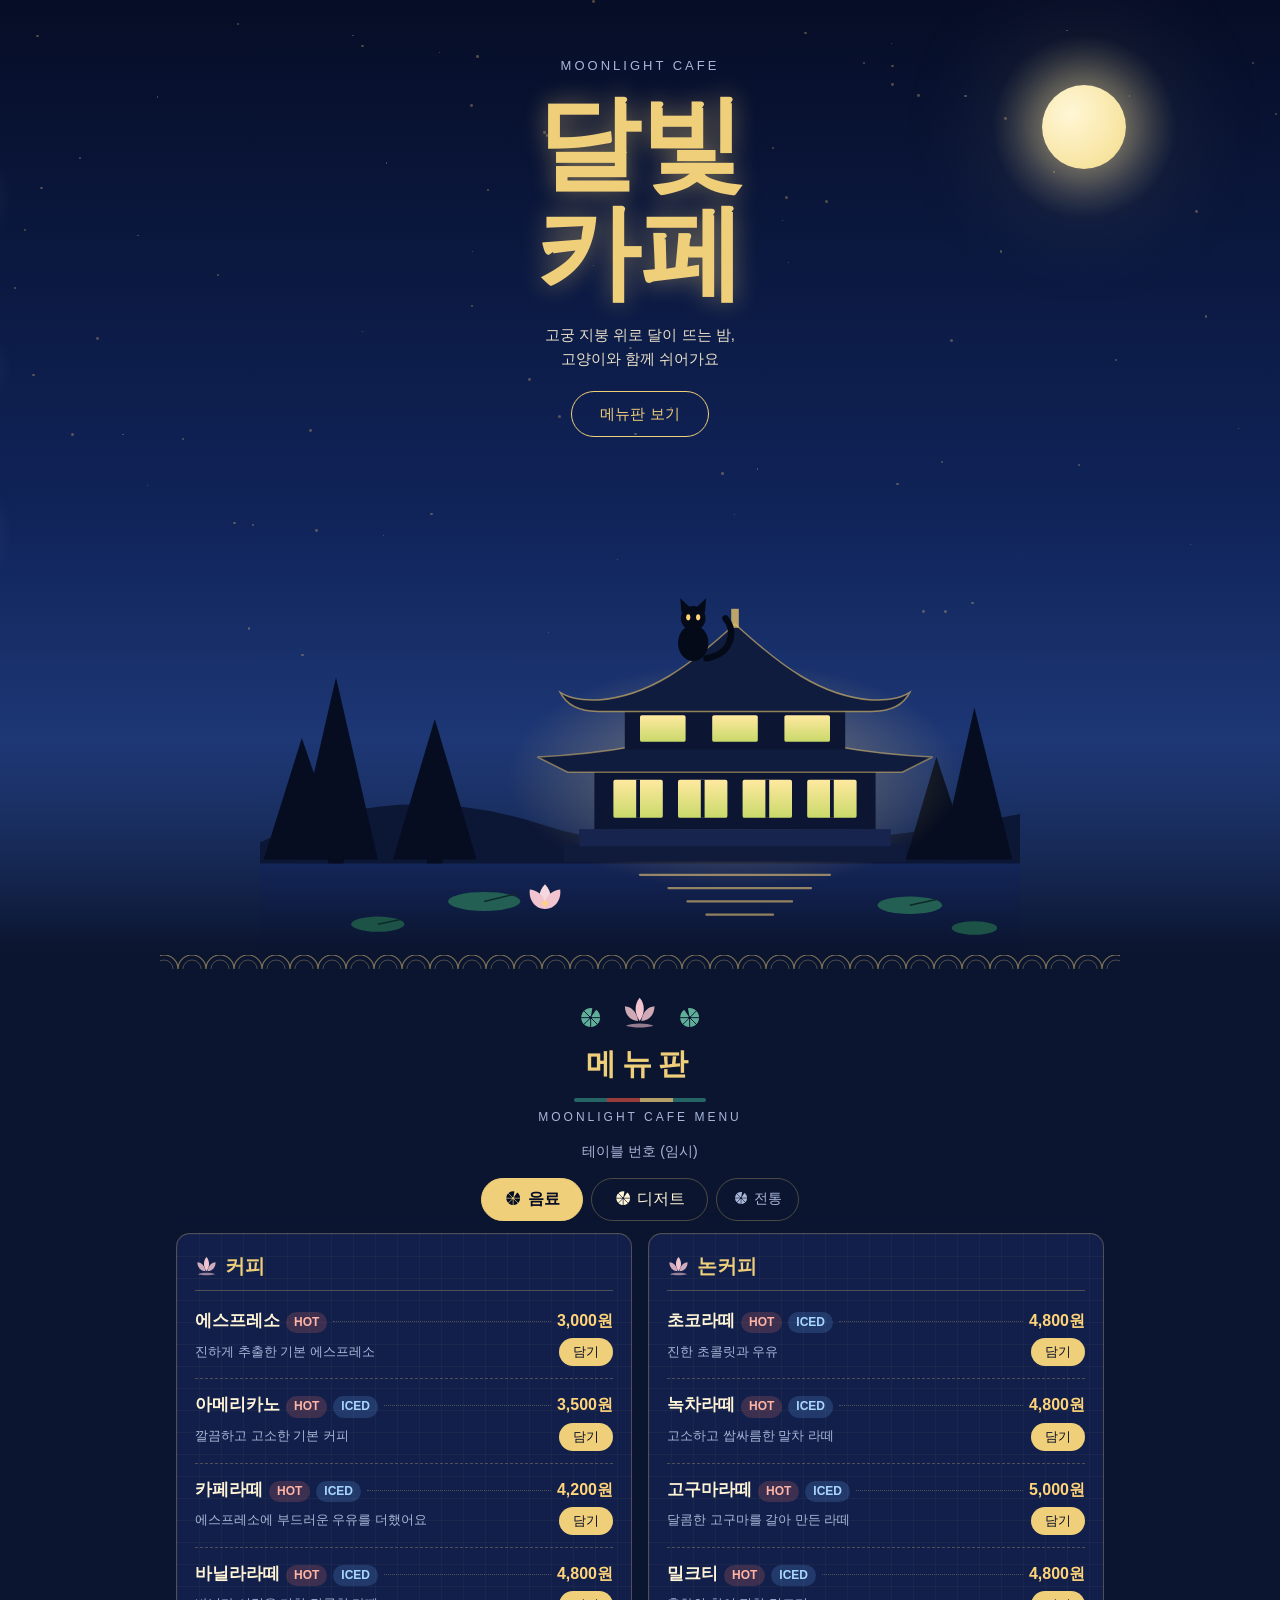
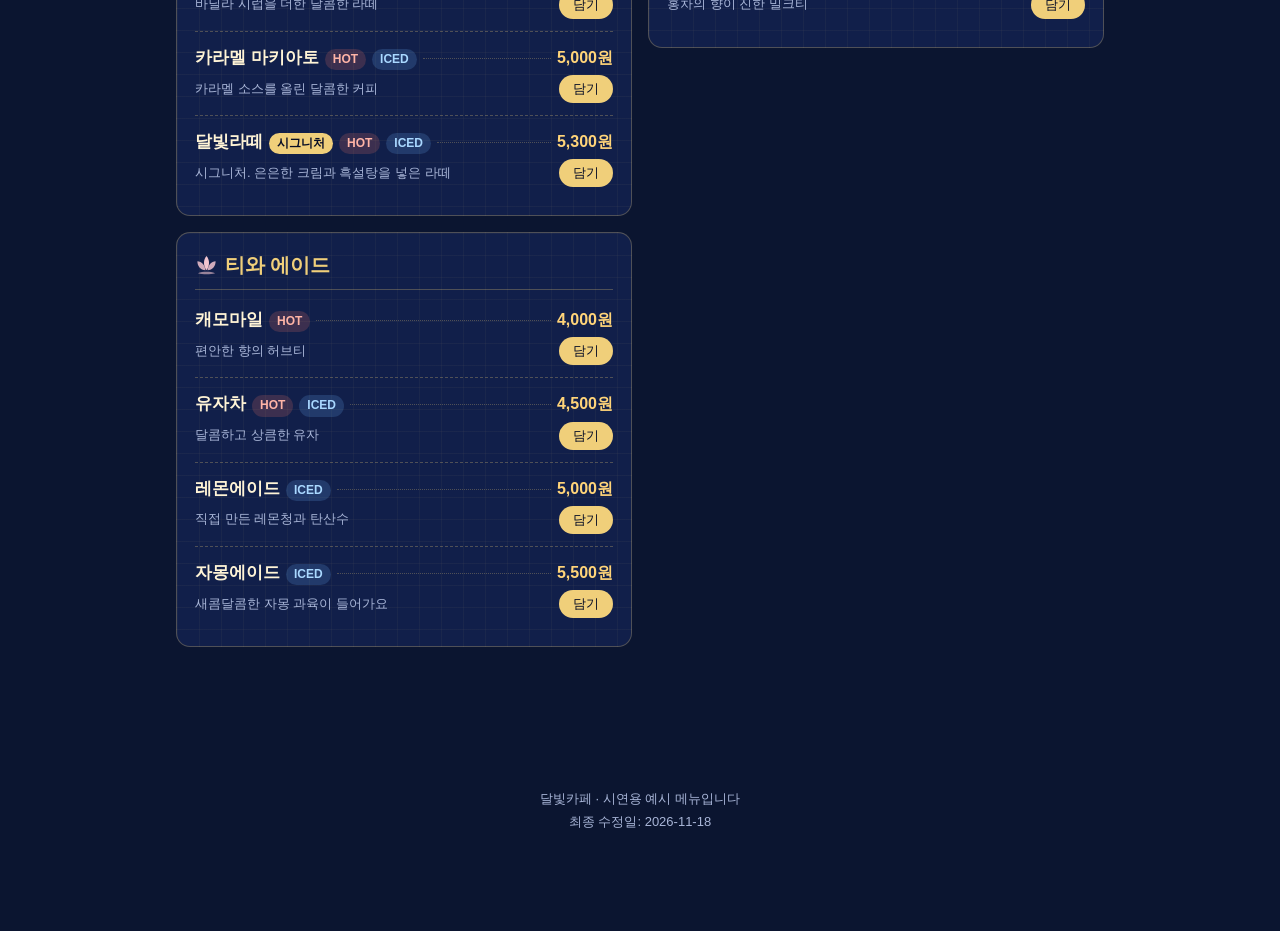
==== commit b2db4b39: "CSS·JS 주소에 버전 표시 추가 (옛 스타일 캐시 방지) Cloudflare가 옛 이력서의 style.css를 캐시해서 새 페이지에 옛 스타일이 입혀지는 문제를 막기 위해 st" ====
--- a/index.html
+++ b/index.html
@@ -4,7 +4,7 @@
     <meta charset="UTF-8">
     <meta name="viewport" content="width=device-width, initial-scale=1.0">
     <title>달빛카페</title>
-    <link rel="stylesheet" href="style.css">
+    <link rel="stylesheet" href="style.css?v=20261118-1">
 </head>
 <body>
     <!-- 아이콘 모음: 연잎, 연꽃 (색은 글자색을 따라가요) -->
@@ -198,7 +198,7 @@
         <div id="order-body"></div>
     </dialog>
 
-    <script src="menu.js"></script>
-    <script src="script.js"></script>
+    <script src="menu.js?v=20261118-1"></script>
+    <script src="script.js?v=20261118-1"></script>
 </body>
 </html>
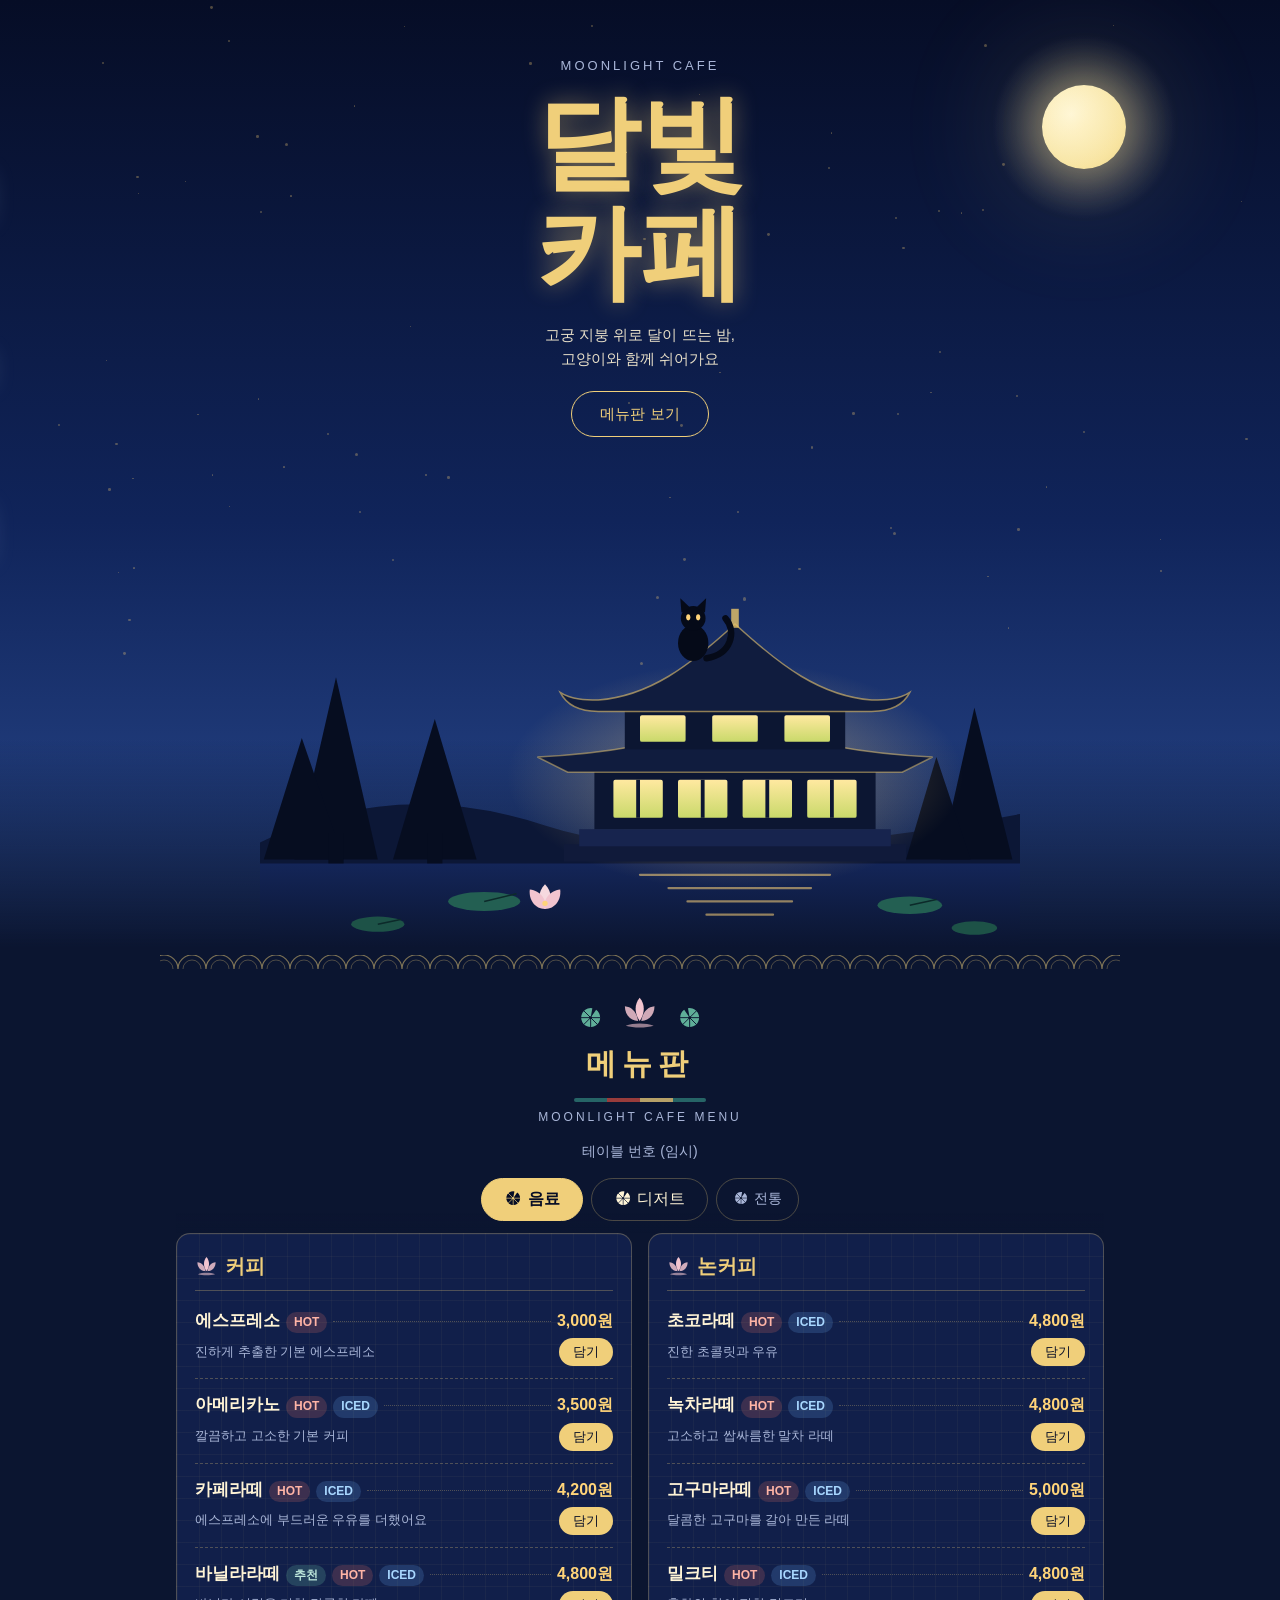
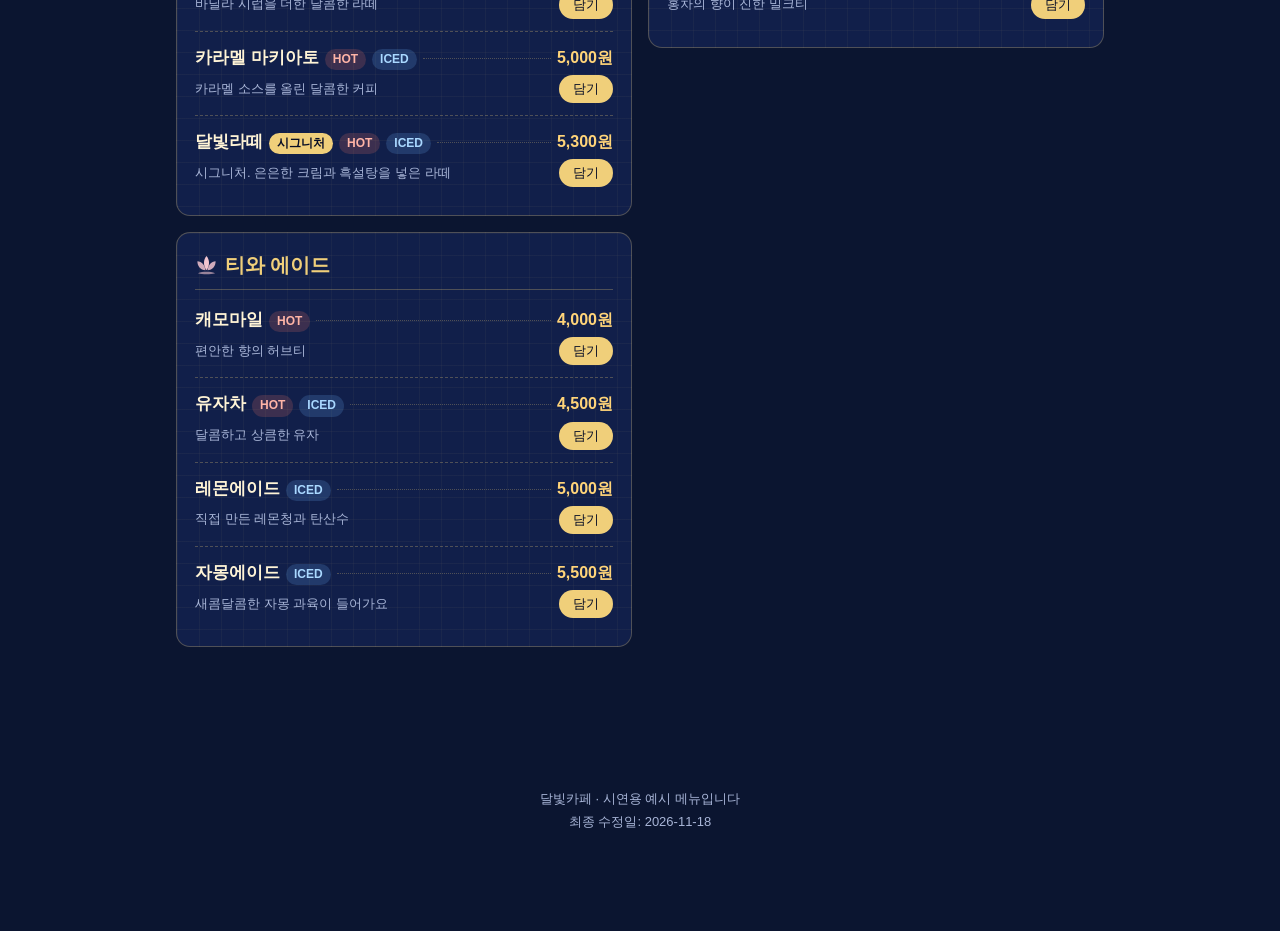
==== commit 13b51213: "메뉴판에 추천·품절 표시 기능 추가 - menu.js: recommended, soldOut 값과 사용법 주석 추가 (추천 3개, 품절 예시 1개) - script.js: 추천·품" ====
--- a/index.html
+++ b/index.html
@@ -4,7 +4,7 @@
     <meta charset="UTF-8">
     <meta name="viewport" content="width=device-width, initial-scale=1.0">
     <title>달빛카페</title>
-    <link rel="stylesheet" href="style.css?v=20261118-1">
+    <link rel="stylesheet" href="style.css?v=20261118-2">
 </head>
 <body>
     <!-- 아이콘 모음: 연잎, 연꽃 (색은 글자색을 따라가요) -->
@@ -198,7 +198,7 @@
         <div id="order-body"></div>
     </dialog>
 
-    <script src="menu.js?v=20261118-1"></script>
-    <script src="script.js?v=20261118-1"></script>
+    <script src="menu.js?v=20261118-2"></script>
+    <script src="script.js?v=20261118-2"></script>
 </body>
 </html>
--- a/style.css
+++ b/style.css
@@ -518,6 +518,26 @@
 .badge.hot { color: #ffb4a6; background-color: rgba(255, 120, 100, 0.18); }
 .badge.iced { color: #a9d8ff; background-color: rgba(110, 180, 255, 0.18); }
 .badge.signature { color: var(--sky-top); background-color: var(--gold); }
+.badge.recommended { color: #bfe9dc; background-color: rgba(95, 174, 152, 0.25); }
+.badge.soldout { color: var(--cream); background-color: rgba(169, 182, 216, 0.28); }
+
+/* 품절 메뉴: 흐리게, 가격에 줄, 담기 버튼 막기 */
+.item.sold-out .item-name,
+.item.sold-out .item-desc,
+.item.sold-out .item-price {
+  opacity: 0.5;
+}
+
+.item.sold-out .item-price {
+  text-decoration: line-through;
+}
+
+.add-btn:disabled {
+  color: var(--muted);
+  background-color: transparent;
+  border: 1px solid var(--panel-line);
+  cursor: not-allowed;
+}
 
 /* ───────── 장바구니 바 ───────── */
 .cart-bar {
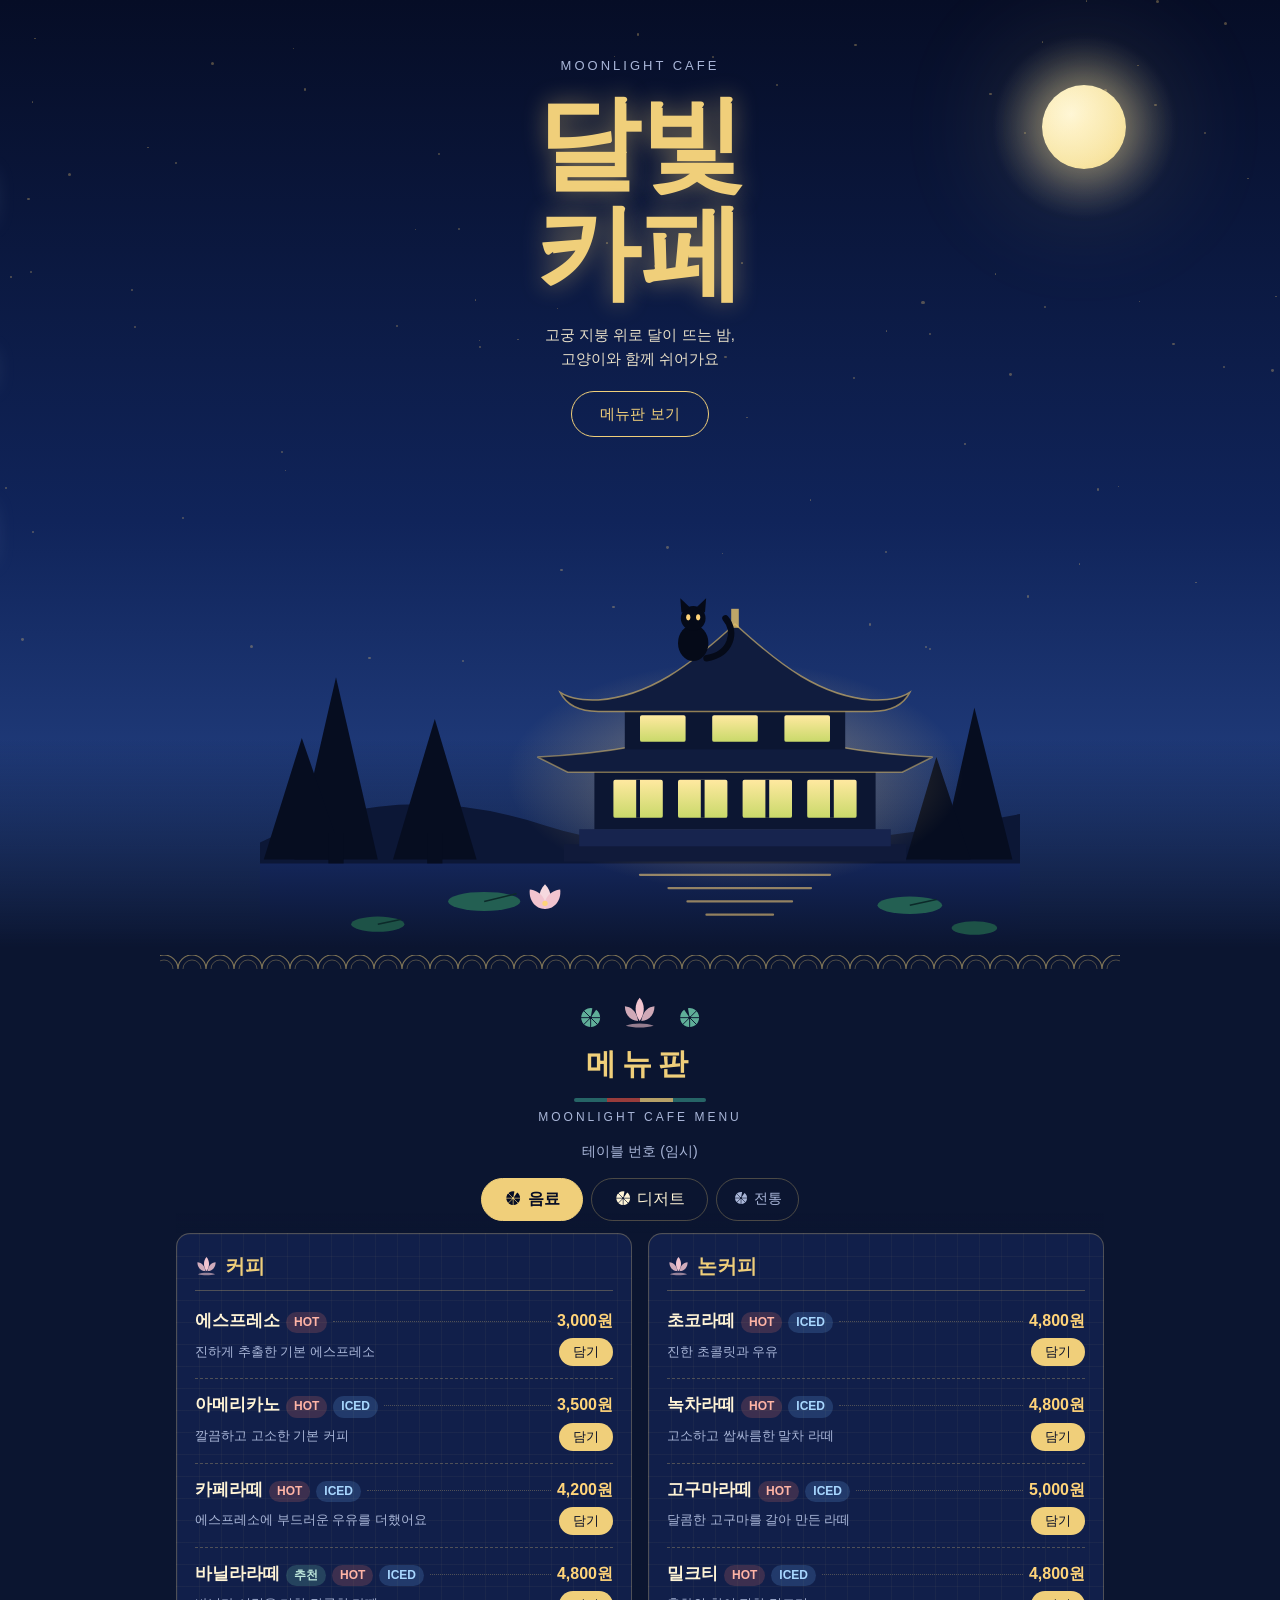
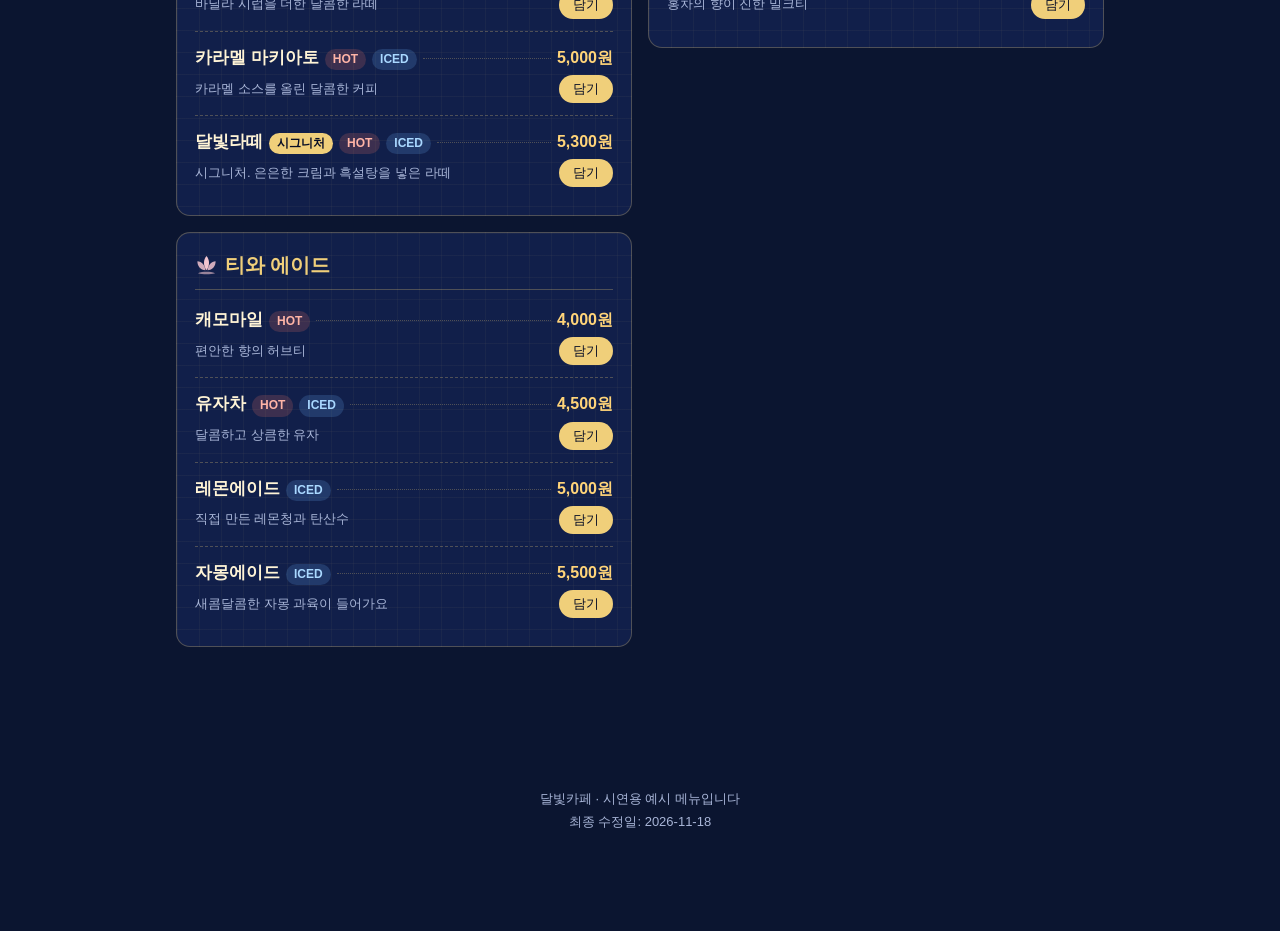
==== commit 8c869f33: "주문 기능 다듬기: 테이블 번호 주소 입력, 장바구니 유지 - script.js: ?table=3 주소로 테이블 번호를 받아 "3번 테이블"로 표시   (이상한 값은 무시하고 임시" ====
--- a/index.html
+++ b/index.html
@@ -4,7 +4,7 @@
     <meta charset="UTF-8">
     <meta name="viewport" content="width=device-width, initial-scale=1.0">
     <title>달빛카페</title>
-    <link rel="stylesheet" href="style.css?v=20261118-2">
+    <link rel="stylesheet" href="style.css?v=20261118-3">
 </head>
 <body>
     <!-- 아이콘 모음: 연잎, 연꽃 (색은 글자색을 따라가요) -->
@@ -198,7 +198,7 @@
         <div id="order-body"></div>
     </dialog>
 
-    <script src="menu.js?v=20261118-2"></script>
-    <script src="script.js?v=20261118-2"></script>
+    <script src="menu.js?v=20261118-3"></script>
+    <script src="script.js?v=20261118-3"></script>
 </body>
 </html>
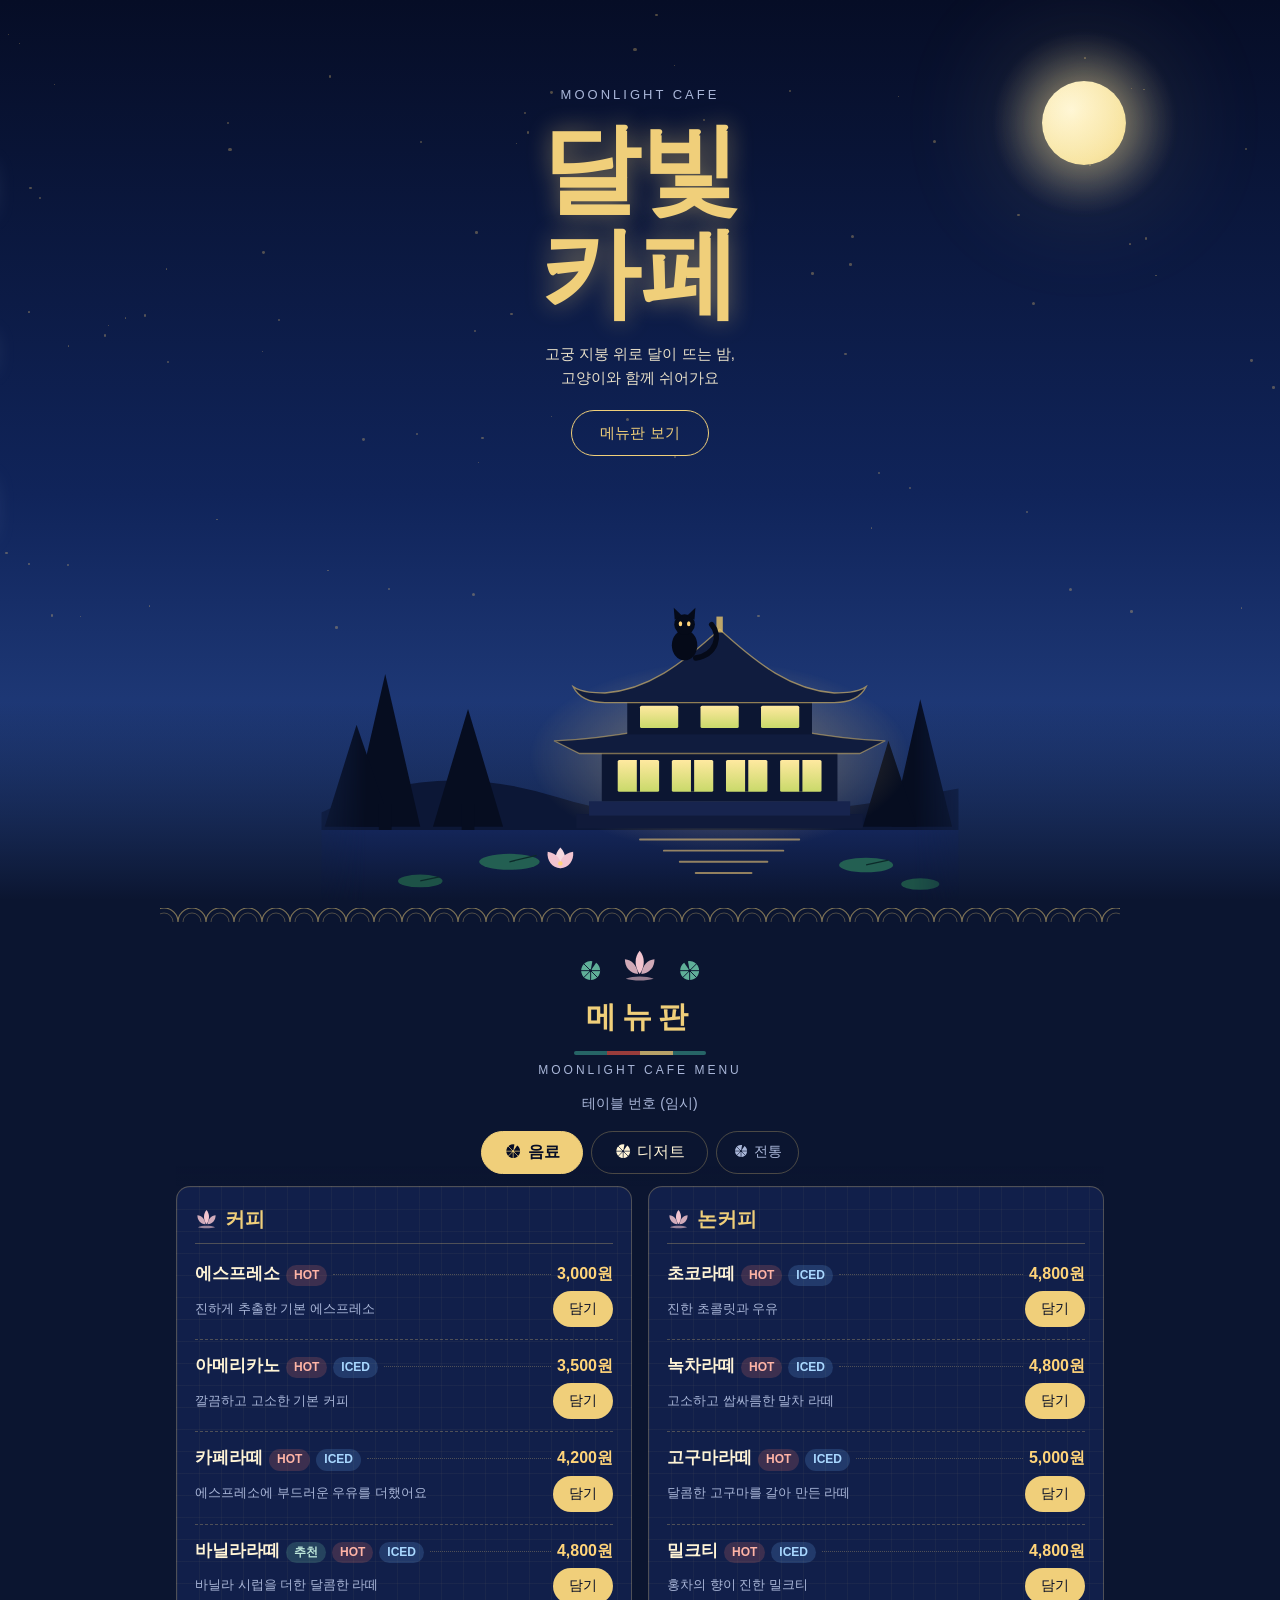
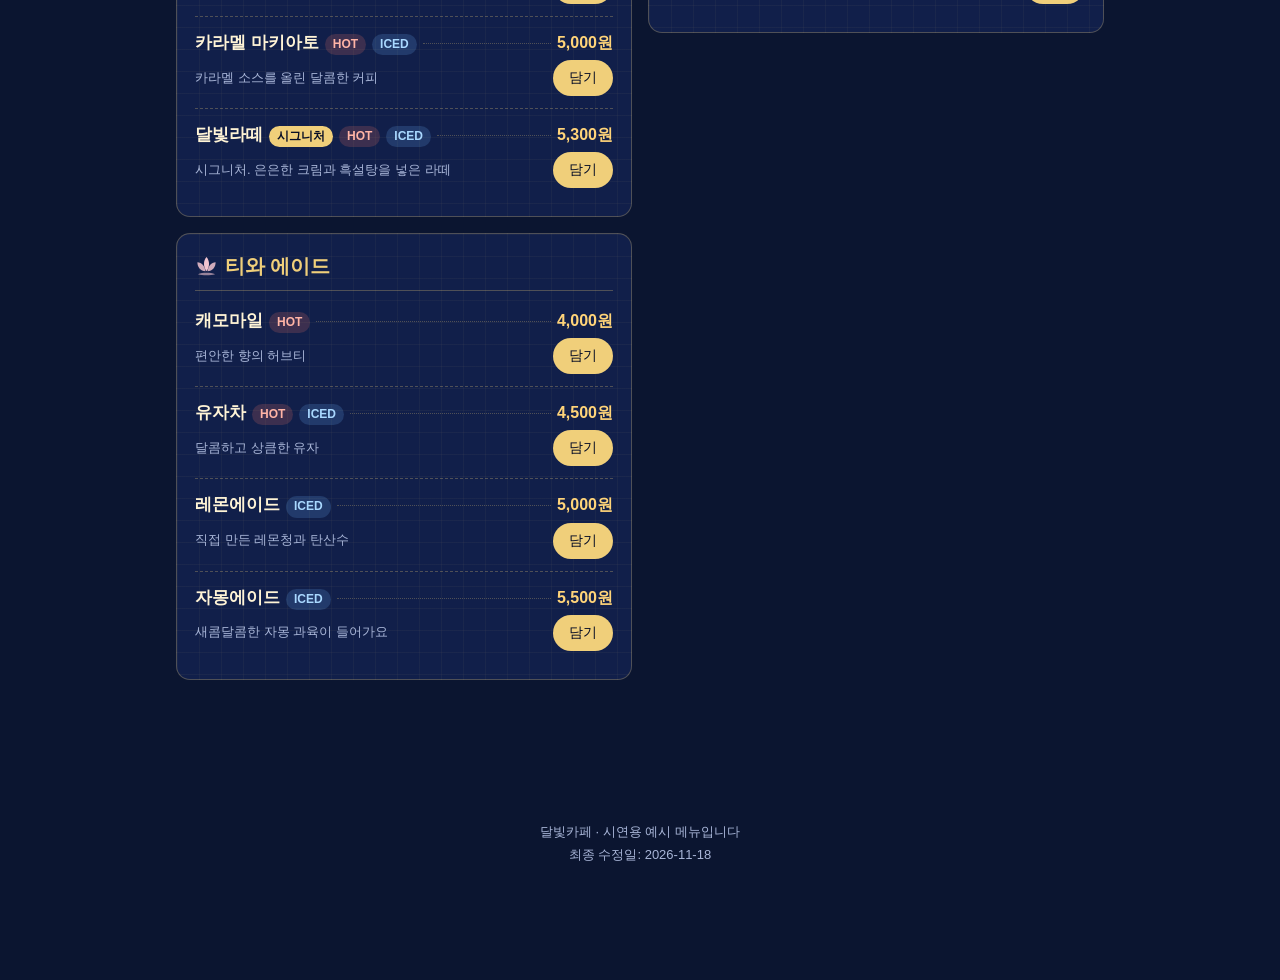
==== commit 904510be: "검수 반영: 화면 크기·터치 크기·접근성 개선 - style.css: 낮은 화면에서도 정자 장면 전체가 첫 화면에 들어오게 조정 (제목·장면 높이 제한) - style.css: 넓" ====
--- a/index.html
+++ b/index.html
@@ -4,7 +4,7 @@
     <meta charset="UTF-8">
     <meta name="viewport" content="width=device-width, initial-scale=1.0">
     <title>달빛카페</title>
-    <link rel="stylesheet" href="style.css?v=20261118-3">
+    <link rel="stylesheet" href="style.css?v=20261118-4">
 </head>
 <body>
     <!-- 아이콘 모음: 연잎, 연꽃 (색은 글자색을 따라가요) -->
@@ -175,13 +175,13 @@
             <p class="table-info" id="table-info"></p>
         </div>
 
-        <nav class="tabs" role="tablist" aria-label="메뉴 종류">
-            <button class="tab active" role="tab" aria-selected="true" data-type="drinks"><svg class="icon" aria-hidden="true"><use href="#icon-leaf"/></svg>음료</button>
-            <button class="tab" role="tab" aria-selected="false" data-type="desserts"><svg class="icon" aria-hidden="true"><use href="#icon-leaf"/></svg>디저트</button>
-            <button class="tab minor" role="tab" aria-selected="false" data-type="traditional"><svg class="icon" aria-hidden="true"><use href="#icon-leaf"/></svg>전통</button>
-        </nav>
-
-        <main id="menu" aria-live="polite"></main>
+        <div class="tabs" role="group" aria-label="메뉴 종류">
+            <button type="button" class="tab active" aria-pressed="true" data-type="drinks"><svg class="icon" aria-hidden="true"><use href="#icon-leaf"/></svg>음료</button>
+            <button type="button" class="tab" aria-pressed="false" data-type="desserts"><svg class="icon" aria-hidden="true"><use href="#icon-leaf"/></svg>디저트</button>
+            <button type="button" class="tab minor" aria-pressed="false" data-type="traditional"><svg class="icon" aria-hidden="true"><use href="#icon-leaf"/></svg>전통</button>
+        </div>
+
+        <main id="menu"></main>
     </section>
 
     <footer class="site-footer">
@@ -189,6 +189,9 @@
         <p>최종 수정일: 2026-11-18</p>
     </footer>
 
+    <!-- 스크린리더용 안내: 탭을 바꾸거나 메뉴를 담았을 때 짧게 알려줍니다. -->
+    <p class="visually-hidden" id="status" role="status"></p>
+
     <div class="cart-bar" id="cart-bar" hidden>
         <p class="cart-summary"><span id="cart-count">0</span>개 담음 · 합계 <strong id="cart-total">0원</strong></p>
         <button type="button" class="cart-open" id="cart-open">주문 확인</button>
@@ -198,7 +201,7 @@
         <div id="order-body"></div>
     </dialog>
 
-    <script src="menu.js?v=20261118-3"></script>
-    <script src="script.js?v=20261118-3"></script>
+    <script src="menu.js?v=20261118-4"></script>
+    <script src="script.js?v=20261118-4"></script>
 </body>
 </html>
--- a/style.css
+++ b/style.css
@@ -15,6 +15,16 @@
   box-sizing: border-box;
 }
 
+/* 화면에는 안 보이고 스크린리더만 읽는 글자 */
+.visually-hidden {
+  position: absolute;
+  width: 1px;
+  height: 1px;
+  overflow: hidden;
+  clip: rect(0 0 0 0);
+  white-space: nowrap;
+}
+
 html {
   scroll-behavior: smooth;
 }
@@ -46,6 +56,8 @@
   position: relative;
   z-index: 2;
   padding: 56px 20px 0;
+  padding-top: clamp(28px, 7vh, 56px);
+  padding-top: clamp(28px, 7svh, 56px);
   text-align: center;
 }
 
@@ -63,6 +75,8 @@
   margin: 0;
   font-family: "Noto Serif KR", "AppleMyungjo", "Batang", serif;
   font-size: clamp(56px, 16vw, 104px);
+  /* 화면이 낮으면 제목을 줄여서 정자가 잘리지 않게 합니다. */
+  font-size: clamp(44px, min(16vw, 11svh), 104px);
   font-weight: 900;
   line-height: 1.05;
   color: var(--gold);
@@ -98,7 +112,17 @@
   z-index: 1;
   width: min(100%, 760px);
   height: auto;
+  max-height: 46vh;
+  max-height: 46svh; /* 화면이 낮아도 장면 전체가 첫 화면에 들어오게 */
   margin-top: 16px;
+}
+
+/* 넓은 화면에서는 장면의 좌우 끝을 부드럽게 흐려서 가장자리가 보이지 않게 합니다. */
+@media (min-width: 801px) {
+  .scene {
+    -webkit-mask-image: linear-gradient(90deg, transparent, #000 14%, #000 86%, transparent);
+    mask-image: linear-gradient(90deg, transparent, #000 14%, #000 86%, transparent);
+  }
 }
 
 /* 달 */
@@ -340,7 +364,7 @@
 
 #menu {
   display: grid;
-  grid-template-columns: repeat(auto-fit, minmax(300px, 1fr));
+  grid-template-columns: repeat(auto-fit, minmax(min(300px, 100%), 1fr));
   gap: 16px;
   align-items: start;
 }
@@ -389,6 +413,7 @@
 }
 
 .tab:focus-visible,
+a:focus-visible,
 button:focus-visible {
   outline: 3px solid var(--lamp);
   outline-offset: 2px;
@@ -494,8 +519,10 @@
 }
 
 .add-btn {
-  padding: 5px 14px;
-  font-size: 13px;
+  min-width: 60px;
+  min-height: 36px;
+  padding: 7px 16px;
+  font-size: 14px;
   font-family: inherit;
   color: var(--sky-top);
   background-color: var(--gold);
@@ -574,6 +601,7 @@
 }
 
 .cart-open {
+  min-height: 40px;
   padding: 8px 20px;
   font-size: 14px;
   font-weight: 700;
@@ -641,8 +669,8 @@
 }
 
 .qty button {
-  width: 28px;
-  height: 28px;
+  width: 36px;
+  height: 36px;
   font-size: 16px;
   font-family: inherit;
   color: var(--gold);
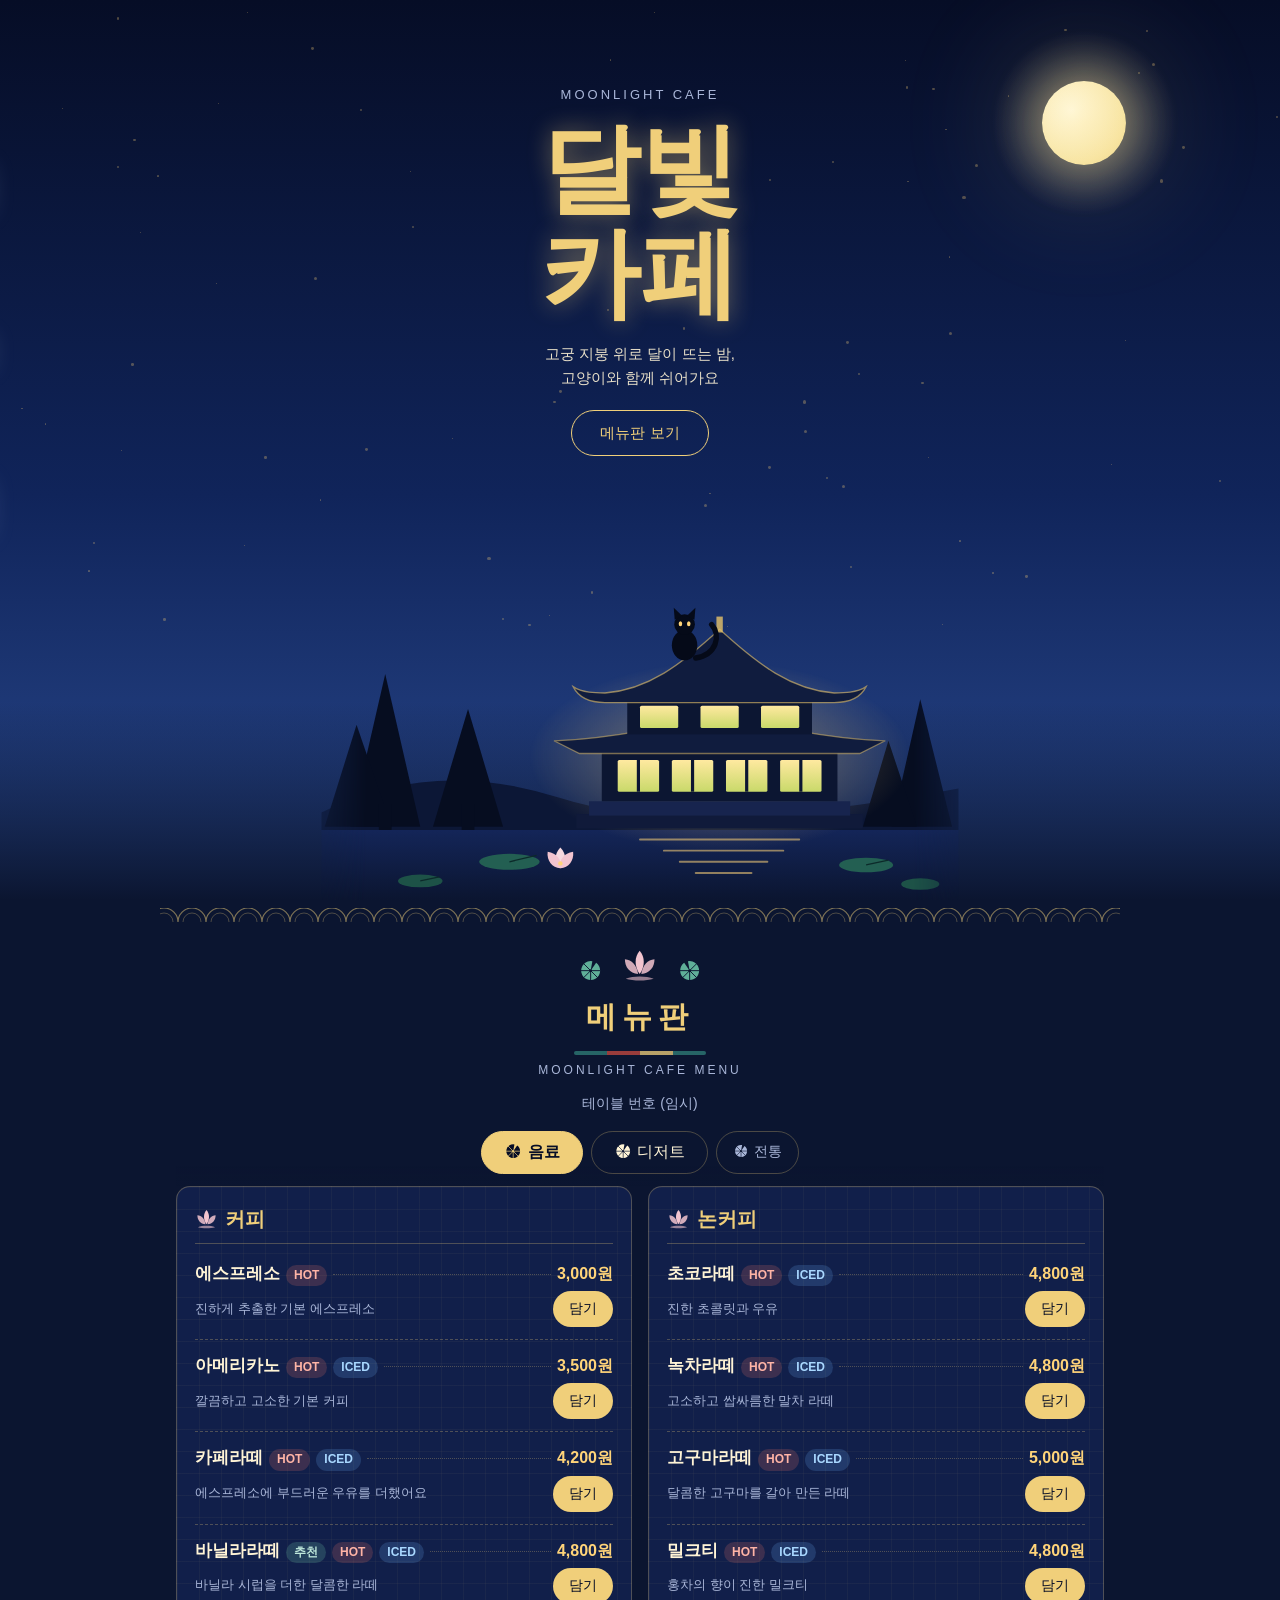
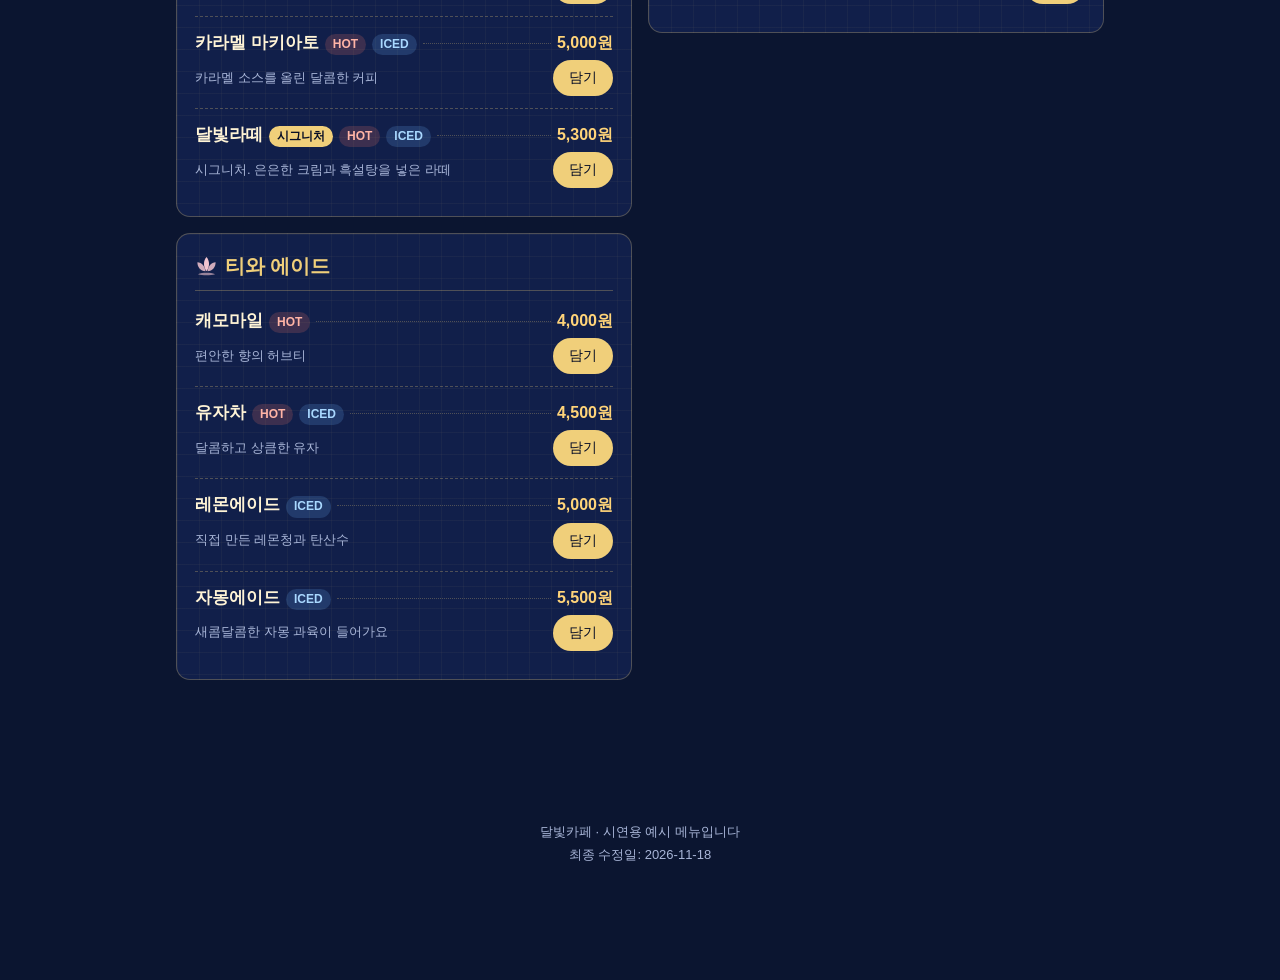
==== commit fbb2cadb: "CSS·JS 버전을 20261118-5로 올림 (옛 내용이 저장된 v=4 주소 회피) 서버가 새 파일을 받기 전에 v=4 주소를 요청해 Cloudflare에 옛 CSS·JS가 저장" ====
--- a/index.html
+++ b/index.html
@@ -4,7 +4,7 @@
     <meta charset="UTF-8">
     <meta name="viewport" content="width=device-width, initial-scale=1.0">
     <title>달빛카페</title>
-    <link rel="stylesheet" href="style.css?v=20261118-4">
+    <link rel="stylesheet" href="style.css?v=20261118-5">
 </head>
 <body>
     <!-- 아이콘 모음: 연잎, 연꽃 (색은 글자색을 따라가요) -->
@@ -201,7 +201,7 @@
         <div id="order-body"></div>
     </dialog>
 
-    <script src="menu.js?v=20261118-4"></script>
-    <script src="script.js?v=20261118-4"></script>
+    <script src="menu.js?v=20261118-5"></script>
+    <script src="script.js?v=20261118-5"></script>
 </body>
 </html>
